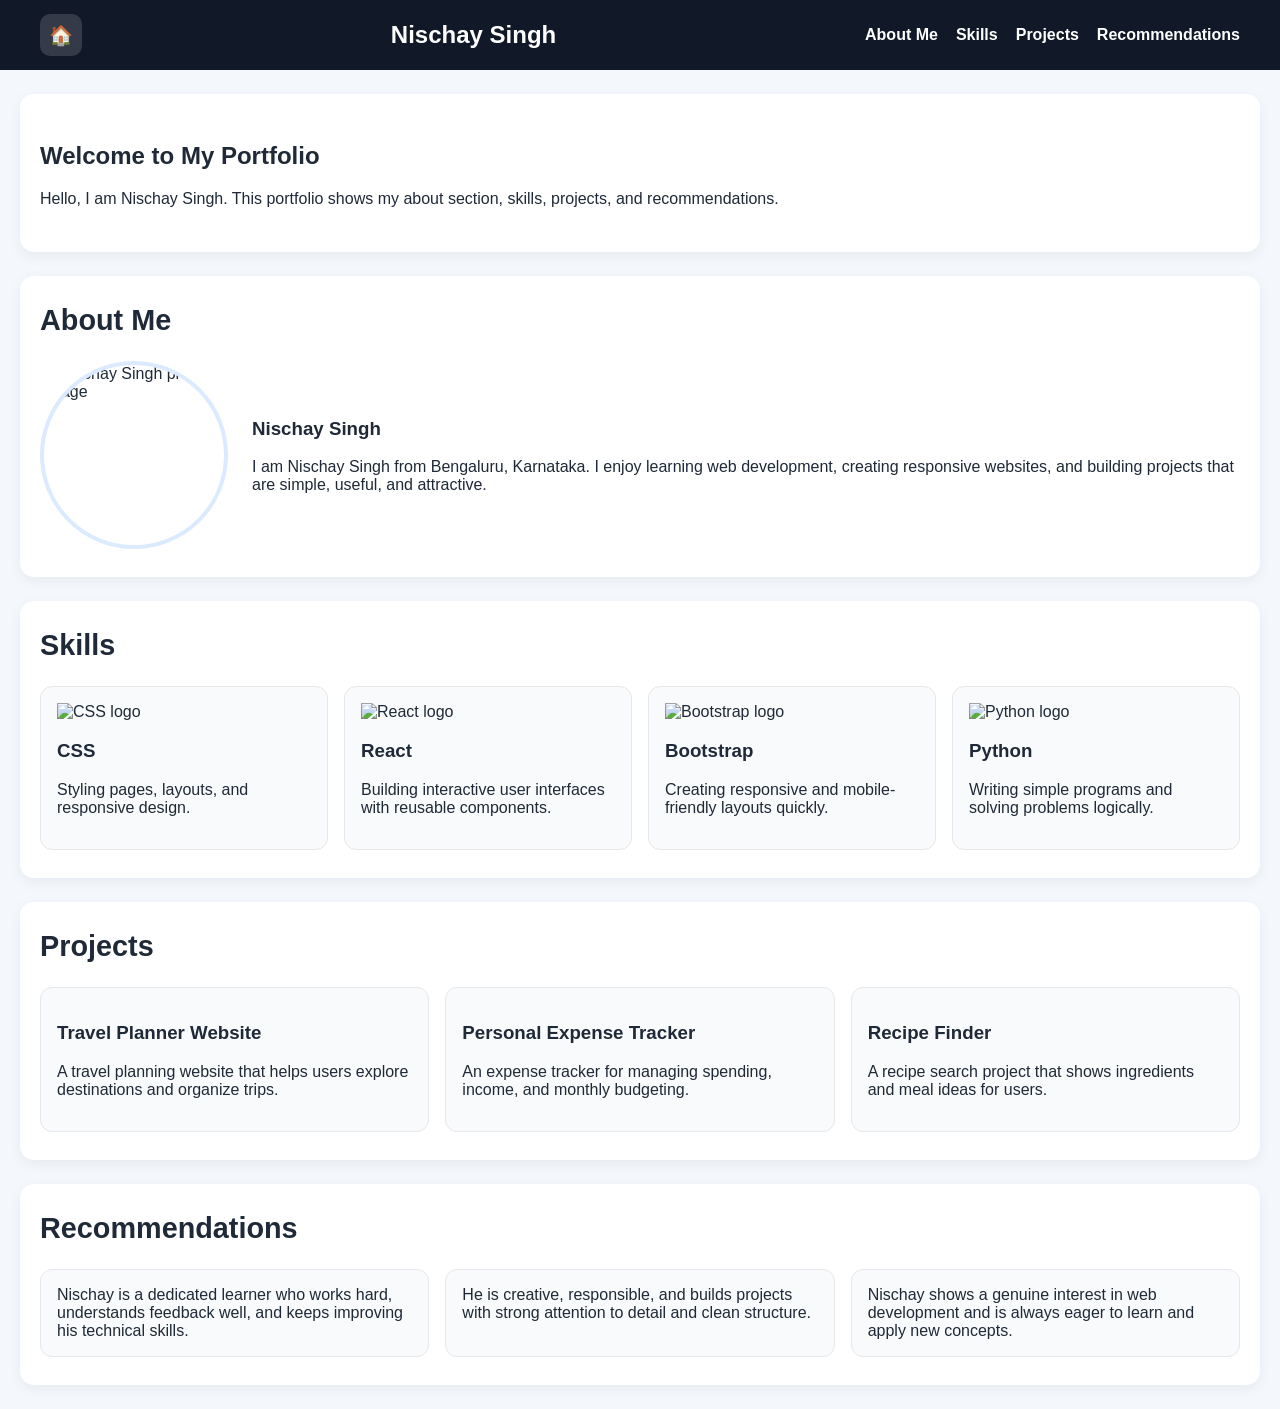
==== index.html @ 718edbe7 "Update index.html" ====
<!DOCTYPE html>
<html lang="en">
<head>
  <meta charset="UTF-8">
  <meta name="viewport" content="width=device-width, initial-scale=1.0">
  <title>Nischay Singh Portfolio</title>
  <style>
    html {
      scroll-behavior: smooth;
    }
    body {
      margin: 0;
      font-family: Arial, sans-serif;
      background: #f4f7fb;
      color: #1f2937;
    }
    .header {
      position: sticky;
      top: 0;
      background: #111827;
      color: white;
      z-index: 1000;
    }
    .nav_bar {
      display: flex;
      align-items: center;
      justify-content: space-between;
      gap: 16px;
      padding: 14px 20px;
      max-width: 1200px;
      margin: 0 auto;
      flex-wrap: wrap;
    }
    .iconbutton a {
      display: inline-flex;
      align-items: center;
      justify-content: center;
      width: 42px;
      height: 42px;
      border-radius: 10px;
      background: rgba(255,255,255,0.15);
      color: white;
      text-decoration: none;
      font-size: 1.2rem;
    }
    .profile_name {
      font-size: 1.5rem;
      font-weight: 700;
      white-space: nowrap;
    }
    .nav_links {
      display: flex;
      gap: 18px;
      flex-wrap: wrap;
    }
    .nav_links a {
      color: white;
      text-decoration: none;
      font-weight: 600;
    }
    section {
      max-width: 1200px;
      margin: 24px auto;
      padding: 28px 20px;
      background: white;
      border-radius: 14px;
      box-shadow: 0 4px 14px rgba(0,0,0,0.06);
    }
    .section_title {
      margin-top: 0;
      font-size: 1.8rem;
    }
    .about {
      display: flex;
      gap: 24px;
      align-items: center;
      flex-wrap: wrap;
    }
    .about img {
      width: 180px;
      height: 180px;
      object-fit: cover;
      border-radius: 50%;
      border: 4px solid #dbeafe;
    }
    .about_text {
      flex: 1;
      min-width: 260px;
    }
    .skills_container,
    .projects_container,
    .recommendations_container {
      display: grid;
      grid-template-columns: repeat(auto-fit, minmax(220px, 1fr));
      gap: 16px;
    }
    .skill_card,
    .project_card,
    .recommendation {
      border: 1px solid #e5e7eb;
      border-radius: 12px;
      background: #f9fafb;
      padding: 16px;
    }
    .skill_card img {
      width: 40px;
      height: 40px;
      vertical-align: middle;
      margin-right: 10px;
    }
  </style>
</head>
<body>

  <header class="header">
    <nav class="nav_bar">
      <div class="iconbutton">
        <a href="#home">🏠</a>
      </div>

      <div class="profile_name">
        Nischay Singh
      </div>

      <div class="nav_links">
        <a href="#about">About Me</a>
        <a href="#skills">Skills</a>
        <a href="#projects">Projects</a>
        <a href="#recommendations">Recommendations</a>
      </div>
    </nav>
  </header>

  <section id="home">
    <h1>Welcome to My Portfolio</h1>
    <p>Hello, I am Nischay Singh. This portfolio shows my about section, skills, projects, and recommendations.</p>
  </section>

  <section id="about">
    <h2 class="section_title">About Me</h2>
    <div class="about">
      <img src="https://via.placeholder.com/300x300.png?text=Nischay+Singh" alt="Nischay Singh profile image">
      <div class="about_text">
        <h3>Nischay Singh</h3>
        <p>
          I am Nischay Singh from Bengaluru, Karnataka. I enjoy learning web development,
          creating responsive websites, and building projects that are simple, useful, and attractive.
        </p>
      </div>
    </div>
  </section>

  <section id="skills">
    <h2 class="section_title">Skills</h2>
    <div class="skills_container">
      <div class="skill_card">
        <img src="https://cdn.jsdelivr.net/gh/devicons/devicon/icons/css3/css3-original.svg" alt="CSS logo">
        <h3>CSS</h3>
        <p>Styling pages, layouts, and responsive design.</p>
      </div>
      <div class="skill_card">
        <img src="https://cdn.jsdelivr.net/gh/devicons/devicon/icons/react/react-original.svg" alt="React logo">
        <h3>React</h3>
        <p>Building interactive user interfaces with reusable components.</p>
      </div>
      <div class="skill_card">
        <img src="https://cdn.jsdelivr.net/gh/devicons/devicon/icons/bootstrap/bootstrap-original.svg" alt="Bootstrap logo">
        <h3>Bootstrap</h3>
        <p>Creating responsive and mobile-friendly layouts quickly.</p>
      </div>
      <div class="skill_card">
        <img src="https://cdn.jsdelivr.net/gh/devicons/devicon/icons/python/python-original.svg" alt="Python logo">
        <h3>Python</h3>
        <p>Writing simple programs and solving problems logically.</p>
      </div>
    </div>
  </section>

  <section id="projects">
    <h2 class="section_title">Projects</h2>
    <div class="projects_container">
      <div class="project_card">
        <h3>Travel Planner Website</h3>
        <p>A travel planning website that helps users explore destinations and organize trips.</p>
      </div>
      <div class="project_card">
        <h3>Personal Expense Tracker</h3>
        <p>An expense tracker for managing spending, income, and monthly budgeting.</p>
      </div>
      <div class="project_card">
        <h3>Recipe Finder</h3>
        <p>A recipe search project that shows ingredients and meal ideas for users.</p>
      </div>
    </div>
  </section>

  <section id="recommendations">
    <h2 class="section_title">Recommendations</h2>
    <div class="recommendations_container">
      <div class="recommendation">
        Nischay is a dedicated learner who works hard, understands feedback well, and keeps improving his technical skills.
      </div>
      <div class="recommendation">
        He is creative, responsible, and builds projects with strong attention to detail and clean structure.
      </div>
      <div class="recommendation">
        Nischay shows a genuine interest in web development and is always eager to learn and apply new concepts.
      </div>
    </div>
  </section>

</body>
</html>
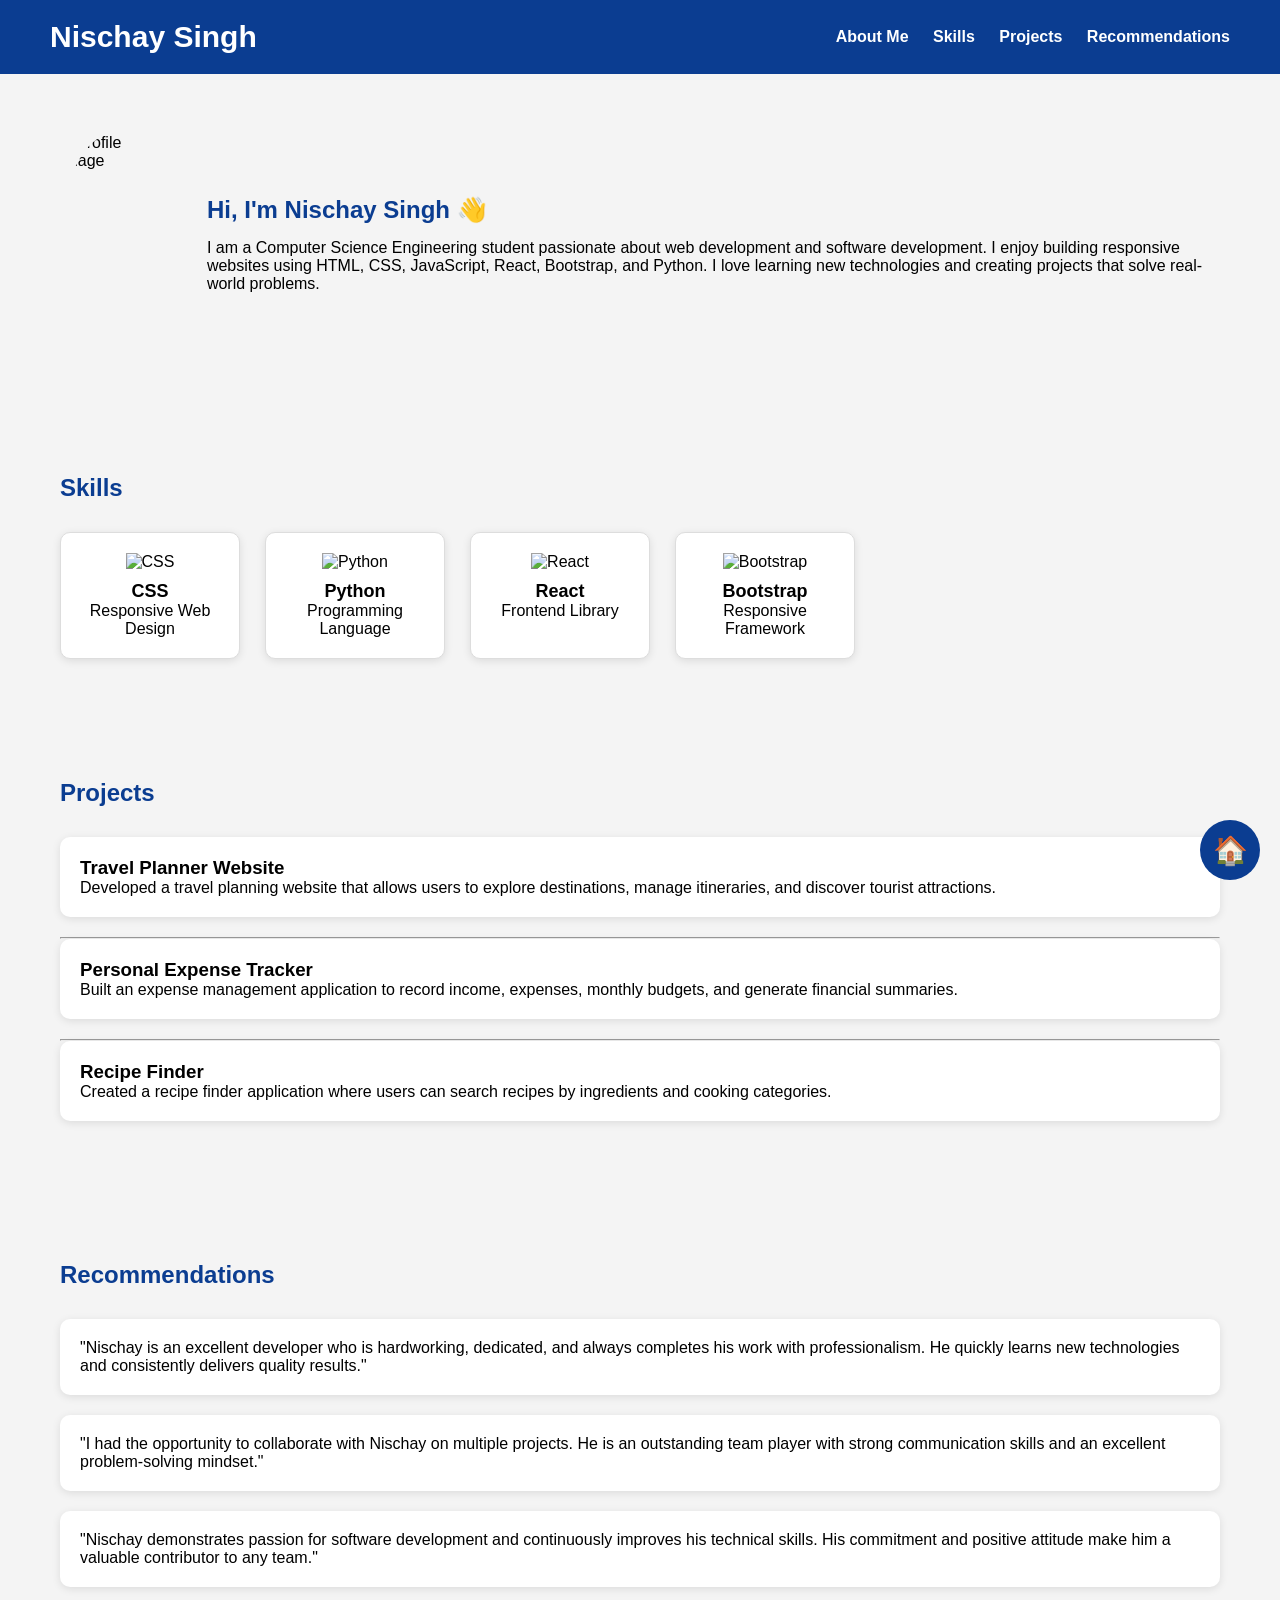
==== commit fd725c8b: "Update index.html" ====
--- a/index.html
+++ b/index.html
@@ -1,213 +1,268 @@
 <!DOCTYPE html>
 <html lang="en">
+
 <head>
-  <meta charset="UTF-8">
-  <meta name="viewport" content="width=device-width, initial-scale=1.0">
-  <title>Nischay Singh Portfolio</title>
-  <style>
-    html {
-      scroll-behavior: smooth;
-    }
-    body {
-      margin: 0;
-      font-family: Arial, sans-serif;
-      background: #f4f7fb;
-      color: #1f2937;
-    }
-    .header {
-      position: sticky;
-      top: 0;
-      background: #111827;
-      color: white;
-      z-index: 1000;
-    }
-    .nav_bar {
-      display: flex;
-      align-items: center;
-      justify-content: space-between;
-      gap: 16px;
-      padding: 14px 20px;
-      max-width: 1200px;
-      margin: 0 auto;
-      flex-wrap: wrap;
-    }
-    .iconbutton a {
-      display: inline-flex;
-      align-items: center;
-      justify-content: center;
-      width: 42px;
-      height: 42px;
-      border-radius: 10px;
-      background: rgba(255,255,255,0.15);
-      color: white;
-      text-decoration: none;
-      font-size: 1.2rem;
-    }
-    .profile_name {
-      font-size: 1.5rem;
-      font-weight: 700;
-      white-space: nowrap;
-    }
-    .nav_links {
-      display: flex;
-      gap: 18px;
-      flex-wrap: wrap;
-    }
-    .nav_links a {
-      color: white;
-      text-decoration: none;
-      font-weight: 600;
-    }
-    section {
-      max-width: 1200px;
-      margin: 24px auto;
-      padding: 28px 20px;
-      background: white;
-      border-radius: 14px;
-      box-shadow: 0 4px 14px rgba(0,0,0,0.06);
-    }
-    .section_title {
-      margin-top: 0;
-      font-size: 1.8rem;
-    }
-    .about {
-      display: flex;
-      gap: 24px;
-      align-items: center;
-      flex-wrap: wrap;
-    }
-    .about img {
-      width: 180px;
-      height: 180px;
-      object-fit: cover;
-      border-radius: 50%;
-      border: 4px solid #dbeafe;
-    }
-    .about_text {
-      flex: 1;
-      min-width: 260px;
-    }
-    .skills_container,
-    .projects_container,
-    .recommendations_container {
-      display: grid;
-      grid-template-columns: repeat(auto-fit, minmax(220px, 1fr));
-      gap: 16px;
-    }
-    .skill_card,
-    .project_card,
-    .recommendation {
-      border: 1px solid #e5e7eb;
-      border-radius: 12px;
-      background: #f9fafb;
-      padding: 16px;
-    }
-    .skill_card img {
-      width: 40px;
-      height: 40px;
-      vertical-align: middle;
-      margin-right: 10px;
-    }
-  </style>
+    <meta charset="UTF-8">
+    <meta name="viewport" content="width=device-width, initial-scale=1.0">
+    <title>Nischay Singh Portfolio</title>
+
+    <style>
+        *{
+            margin:0;
+            padding:0;
+            box-sizing:border-box;
+            font-family:Arial, Helvetica, sans-serif;
+        }
+
+        html{
+            scroll-behavior:smooth;
+        }
+
+        body{
+            background:#f4f4f4;
+        }
+
+        nav{
+            background:#0b3d91;
+            color:white;
+            display:flex;
+            justify-content:space-between;
+            align-items:center;
+            padding:20px 50px;
+            position:sticky;
+            top:0;
+        }
+
+        .profile_name{
+            font-size:30px;
+            font-weight:bold;
+        }
+
+        .topdiv a{
+            color:white;
+            text-decoration:none;
+            margin-left:20px;
+            font-weight:bold;
+        }
+
+        section{
+            padding:60px;
+        }
+
+        #about-me{
+            display:flex;
+            align-items:center;
+            gap:40px;
+        }
+
+        #about-me img{
+            width:220px;
+            height:220px;
+            border-radius:50%;
+        }
+
+        #about-me h1{
+            color:#0b3d91;
+            margin-bottom:15px;
+        }
+
+        #skills h2,
+        #projects h2,
+        #recommendations h2{
+            color:#0b3d91;
+            margin-bottom:30px;
+        }
+
+        .all_skills{
+            display:flex;
+            flex-wrap:wrap;
+            gap:25px;
+        }
+
+        .skill{
+            width:180px;
+            text-align:center;
+            border:1px solid #ddd;
+            border-radius:10px;
+            background:white;
+            padding:20px;
+            box-shadow:0 2px 8px rgba(0,0,0,0.1);
+        }
+
+        .skill img{
+            width:60px;
+            height:60px;
+        }
+
+        .skill h6{
+            margin-top:10px;
+            font-size:18px;
+        }
+
+        .project-card{
+            background:white;
+            border-radius:10px;
+            padding:20px;
+            margin-bottom:20px;
+            box-shadow:0 2px 8px rgba(0,0,0,0.1);
+        }
+
+        .recommendation{
+            background:white;
+            padding:20px;
+            border-radius:10px;
+            margin-bottom:20px;
+            box-shadow:0 2px 8px rgba(0,0,0,0.1);
+        }
+
+        .iconbutton{
+            position:fixed;
+            right:20px;
+            bottom:20px;
+        }
+
+        .iconbutton a{
+            background:#0b3d91;
+            color:white;
+            text-decoration:none;
+            width:60px;
+            height:60px;
+            display:flex;
+            justify-content:center;
+            align-items:center;
+            border-radius:50%;
+            font-size:28px;
+        }
+    </style>
+
 </head>
+
 <body>
 
-  <header class="header">
-    <nav class="nav_bar">
-      <div class="iconbutton">
-        <a href="#home">🏠</a>
-      </div>
-
-      <div class="profile_name">
-        Nischay Singh
-      </div>
-
-      <div class="nav_links">
-        <a href="#about">About Me</a>
-        <a href="#skills">Skills</a>
-        <a href="#projects">Projects</a>
-        <a href="#recommendations">Recommendations</a>
-      </div>
-    </nav>
-  </header>
-
-  <section id="home">
-    <h1>Welcome to My Portfolio</h1>
-    <p>Hello, I am Nischay Singh. This portfolio shows my about section, skills, projects, and recommendations.</p>
-  </section>
-
-  <section id="about">
-    <h2 class="section_title">About Me</h2>
-    <div class="about">
-      <img src="https://via.placeholder.com/300x300.png?text=Nischay+Singh" alt="Nischay Singh profile image">
-      <div class="about_text">
-        <h3>Nischay Singh</h3>
-        <p>
-          I am Nischay Singh from Bengaluru, Karnataka. I enjoy learning web development,
-          creating responsive websites, and building projects that are simple, useful, and attractive.
-        </p>
-      </div>
-    </div>
-  </section>
-
-  <section id="skills">
-    <h2 class="section_title">Skills</h2>
-    <div class="skills_container">
-      <div class="skill_card">
-        <img src="https://cdn.jsdelivr.net/gh/devicons/devicon/icons/css3/css3-original.svg" alt="CSS logo">
-        <h3>CSS</h3>
-        <p>Styling pages, layouts, and responsive design.</p>
-      </div>
-      <div class="skill_card">
-        <img src="https://cdn.jsdelivr.net/gh/devicons/devicon/icons/react/react-original.svg" alt="React logo">
-        <h3>React</h3>
-        <p>Building interactive user interfaces with reusable components.</p>
-      </div>
-      <div class="skill_card">
-        <img src="https://cdn.jsdelivr.net/gh/devicons/devicon/icons/bootstrap/bootstrap-original.svg" alt="Bootstrap logo">
-        <h3>Bootstrap</h3>
-        <p>Creating responsive and mobile-friendly layouts quickly.</p>
-      </div>
-      <div class="skill_card">
-        <img src="https://cdn.jsdelivr.net/gh/devicons/devicon/icons/python/python-original.svg" alt="Python logo">
-        <h3>Python</h3>
-        <p>Writing simple programs and solving problems logically.</p>
-      </div>
-    </div>
-  </section>
-
-  <section id="projects">
-    <h2 class="section_title">Projects</h2>
-    <div class="projects_container">
-      <div class="project_card">
-        <h3>Travel Planner Website</h3>
-        <p>A travel planning website that helps users explore destinations and organize trips.</p>
-      </div>
-      <div class="project_card">
-        <h3>Personal Expense Tracker</h3>
-        <p>An expense tracker for managing spending, income, and monthly budgeting.</p>
-      </div>
-      <div class="project_card">
-        <h3>Recipe Finder</h3>
-        <p>A recipe search project that shows ingredients and meal ideas for users.</p>
-      </div>
-    </div>
-  </section>
-
-  <section id="recommendations">
-    <h2 class="section_title">Recommendations</h2>
-    <div class="recommendations_container">
-      <div class="recommendation">
-        Nischay is a dedicated learner who works hard, understands feedback well, and keeps improving his technical skills.
-      </div>
-      <div class="recommendation">
-        He is creative, responsible, and builds projects with strong attention to detail and clean structure.
-      </div>
-      <div class="recommendation">
-        Nischay shows a genuine interest in web development and is always eager to learn and apply new concepts.
-      </div>
-    </div>
-  </section>
+<div id="home">
+
+<nav>
+
+<div class="profile_name">
+    Nischay Singh
+</div>
+
+<div class="topdiv">
+    <a href="#about-me">About Me</a>
+    <a href="#skills">Skills</a>
+    <a href="#projects">Projects</a>
+    <a href="#recommendations">Recommendations</a>
+</div>
+
+</nav>
+
+</div>
+
+<section id="about-me">
+
+<img src="https://images.unsplash.com/photo-1500648767791-00dcc994a43e?w=300" alt="Profile Image">
+
+<div>
+
+<h1>
+Hi, I'm Nischay Singh 👋
+</h1>
+
+<p>
+I am a Computer Science Engineering student passionate about web development and software development. I enjoy building responsive websites using HTML, CSS, JavaScript, React, Bootstrap, and Python. I love learning new technologies and creating projects that solve real-world problems.
+</p>
+
+</div>
+
+</section>
+
+<section id="skills">
+
+<h2>Skills</h2>
+
+<div class="all_skills">
+
+<div class="skill">
+<img src="https://cdn.jsdelivr.net/gh/devicons/devicon/icons/css3/css3-original.svg" alt="CSS">
+<h6>CSS</h6>
+<p>Responsive Web Design</p>
+</div>
+
+<div class="skill">
+<img src="https://cdn.jsdelivr.net/gh/devicons/devicon/icons/python/python-original.svg" alt="Python">
+<h6>Python</h6>
+<p>Programming Language</p>
+</div>
+
+<div class="skill">
+<img src="https://cdn.jsdelivr.net/gh/devicons/devicon/icons/react/react-original.svg" alt="React">
+<h6>React</h6>
+<p>Frontend Library</p>
+</div>
+
+<div class="skill">
+<img src="https://cdn.jsdelivr.net/gh/devicons/devicon/icons/bootstrap/bootstrap-original.svg" alt="Bootstrap">
+<h6>Bootstrap</h6>
+<p>Responsive Framework</p>
+</div>
+
+</div>
+
+</section>
+
+<section id="projects">
+
+<h2>Projects</h2>
+
+<div class="project-card">
+<h3>Travel Planner Website</h3>
+<p>
+Developed a travel planning website that allows users to explore destinations, manage itineraries, and discover tourist attractions.
+</p>
+</div>
+
+<hr>
+
+<div class="project-card">
+<h3>Personal Expense Tracker</h3>
+<p>
+Built an expense management application to record income, expenses, monthly budgets, and generate financial summaries.
+</p>
+</div>
+
+<hr>
+
+<div class="project-card">
+<h3>Recipe Finder</h3>
+<p>
+Created a recipe finder application where users can search recipes by ingredients and cooking categories.
+</p>
+</div>
+
+</section>
+
+<section id="recommendations">
+
+<h2>Recommendations</h2>
+
+<div class="recommendation">
+"Nischay is an excellent developer who is hardworking, dedicated, and always completes his work with professionalism. He quickly learns new technologies and consistently delivers quality results."
+</div>
+
+<div class="recommendation">
+"I had the opportunity to collaborate with Nischay on multiple projects. He is an outstanding team player with strong communication skills and an excellent problem-solving mindset."
+</div>
+
+<div class="recommendation">
+"Nischay demonstrates passion for software development and continuously improves his technical skills. His commitment and positive attitude make him a valuable contributor to any team."
+</div>
+
+</section>
+
+<div class="iconbutton">
+    <a href="#home">🏠</a>
+</div>
 
 </body>
+
 </html>
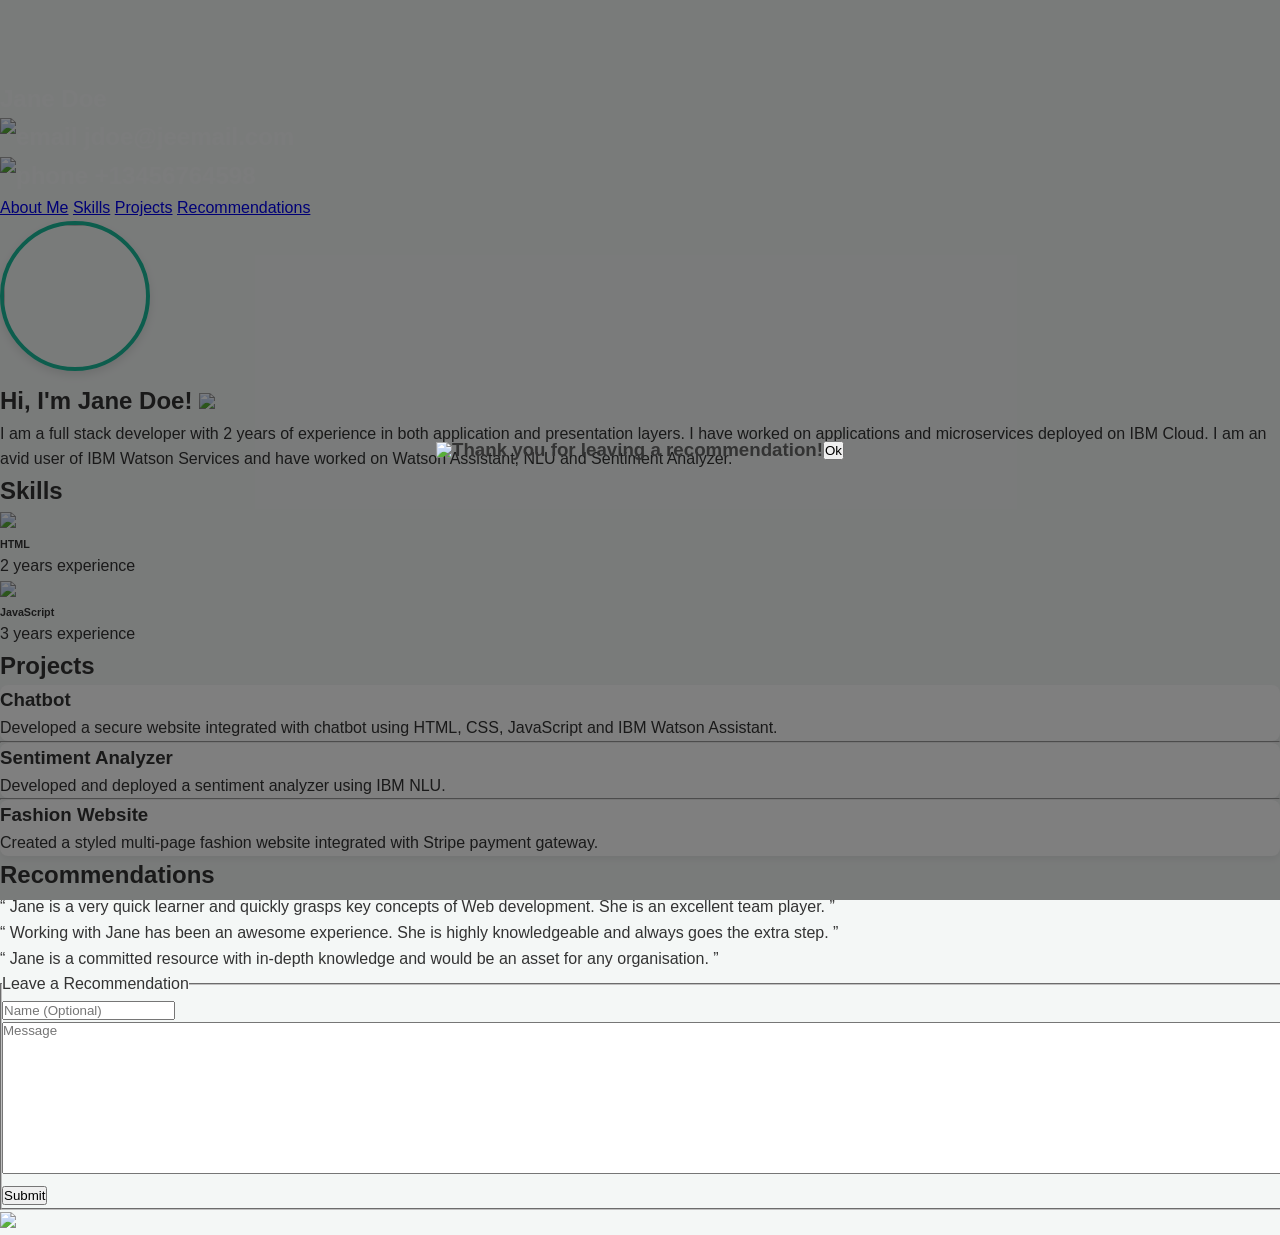
==== commit 5f65b163: "Improve accessibility and structure in index.html Updated alt attributes for images and added missin" ====
--- a/index.html
+++ b/index.html
@@ -1,268 +1,212 @@
 <!DOCTYPE html>
-<html lang="en">
-
-<head>
-    <meta charset="UTF-8">
-    <meta name="viewport" content="width=device-width, initial-scale=1.0">
-    <title>Nischay Singh Portfolio</title>
-
-    <style>
-        *{
-            margin:0;
-            padding:0;
-            box-sizing:border-box;
-            font-family:Arial, Helvetica, sans-serif;
-        }
-
-        html{
-            scroll-behavior:smooth;
-        }
-
-        body{
-            background:#f4f4f4;
-        }
-
-        nav{
-            background:#0b3d91;
-            color:white;
-            display:flex;
-            justify-content:space-between;
-            align-items:center;
-            padding:20px 50px;
-            position:sticky;
-            top:0;
-        }
-
-        .profile_name{
-            font-size:30px;
-            font-weight:bold;
-        }
-
-        .topdiv a{
-            color:white;
-            text-decoration:none;
-            margin-left:20px;
-            font-weight:bold;
-        }
-
-        section{
-            padding:60px;
-        }
-
-        #about-me{
-            display:flex;
-            align-items:center;
-            gap:40px;
-        }
-
-        #about-me img{
-            width:220px;
-            height:220px;
-            border-radius:50%;
-        }
-
-        #about-me h1{
-            color:#0b3d91;
-            margin-bottom:15px;
-        }
-
-        #skills h2,
-        #projects h2,
-        #recommendations h2{
-            color:#0b3d91;
-            margin-bottom:30px;
-        }
-
-        .all_skills{
-            display:flex;
-            flex-wrap:wrap;
-            gap:25px;
-        }
-
-        .skill{
-            width:180px;
-            text-align:center;
-            border:1px solid #ddd;
-            border-radius:10px;
-            background:white;
-            padding:20px;
-            box-shadow:0 2px 8px rgba(0,0,0,0.1);
-        }
-
-        .skill img{
-            width:60px;
-            height:60px;
-        }
-
-        .skill h6{
-            margin-top:10px;
-            font-size:18px;
-        }
-
-        .project-card{
-            background:white;
-            border-radius:10px;
-            padding:20px;
-            margin-bottom:20px;
-            box-shadow:0 2px 8px rgba(0,0,0,0.1);
-        }
-
-        .recommendation{
-            background:white;
-            padding:20px;
-            border-radius:10px;
-            margin-bottom:20px;
-            box-shadow:0 2px 8px rgba(0,0,0,0.1);
-        }
-
-        .iconbutton{
-            position:fixed;
-            right:20px;
-            bottom:20px;
-        }
-
-        .iconbutton a{
-            background:#0b3d91;
-            color:white;
-            text-decoration:none;
-            width:60px;
-            height:60px;
-            display:flex;
-            justify-content:center;
-            align-items:center;
-            border-radius:50%;
-            font-size:28px;
-        }
-    </style>
-
-</head>
-
-<body>
-
-<div id="home">
-
-<nav>
-
-<div class="profile_name">
-    Nischay Singh
-</div>
-
-<div class="topdiv">
-    <a href="#about-me">About Me</a>
-    <a href="#skills">Skills</a>
-    <a href="#projects">Projects</a>
-    <a href="#recommendations">Recommendations</a>
-</div>
-
-</nav>
-
-</div>
-
-<section id="about-me">
-
-<img src="https://images.unsplash.com/photo-1500648767791-00dcc994a43e?w=300" alt="Profile Image">
-
-<div>
-
-<h1>
-Hi, I'm Nischay Singh 👋
-</h1>
-
-<p>
-I am a Computer Science Engineering student passionate about web development and software development. I enjoy building responsive websites using HTML, CSS, JavaScript, React, Bootstrap, and Python. I love learning new technologies and creating projects that solve real-world problems.
-</p>
-
-</div>
-
-</section>
-
-<section id="skills">
-
-<h2>Skills</h2>
-
-<div class="all_skills">
-
-<div class="skill">
-<img src="https://cdn.jsdelivr.net/gh/devicons/devicon/icons/css3/css3-original.svg" alt="CSS">
-<h6>CSS</h6>
-<p>Responsive Web Design</p>
-</div>
-
-<div class="skill">
-<img src="https://cdn.jsdelivr.net/gh/devicons/devicon/icons/python/python-original.svg" alt="Python">
-<h6>Python</h6>
-<p>Programming Language</p>
-</div>
-
-<div class="skill">
-<img src="https://cdn.jsdelivr.net/gh/devicons/devicon/icons/react/react-original.svg" alt="React">
-<h6>React</h6>
-<p>Frontend Library</p>
-</div>
-
-<div class="skill">
-<img src="https://cdn.jsdelivr.net/gh/devicons/devicon/icons/bootstrap/bootstrap-original.svg" alt="Bootstrap">
-<h6>Bootstrap</h6>
-<p>Responsive Framework</p>
-</div>
-
-</div>
-
-</section>
-
-<section id="projects">
-
-<h2>Projects</h2>
-
-<div class="project-card">
-<h3>Travel Planner Website</h3>
-<p>
-Developed a travel planning website that allows users to explore destinations, manage itineraries, and discover tourist attractions.
-</p>
-</div>
-
-<hr>
-
-<div class="project-card">
-<h3>Personal Expense Tracker</h3>
-<p>
-Built an expense management application to record income, expenses, monthly budgets, and generate financial summaries.
-</p>
-</div>
-
-<hr>
-
-<div class="project-card">
-<h3>Recipe Finder</h3>
-<p>
-Created a recipe finder application where users can search recipes by ingredients and cooking categories.
-</p>
-</div>
-
-</section>
-
-<section id="recommendations">
-
-<h2>Recommendations</h2>
-
-<div class="recommendation">
-"Nischay is an excellent developer who is hardworking, dedicated, and always completes his work with professionalism. He quickly learns new technologies and consistently delivers quality results."
-</div>
-
-<div class="recommendation">
-"I had the opportunity to collaborate with Nischay on multiple projects. He is an outstanding team player with strong communication skills and an excellent problem-solving mindset."
-</div>
-
-<div class="recommendation">
-"Nischay demonstrates passion for software development and continuously improves his technical skills. His commitment and positive attitude make him a valuable contributor to any team."
-</div>
-
-</section>
-
-<div class="iconbutton">
-    <a href="#home">🏠</a>
-</div>
-
-</body>
-
+<html>
+  <head>
+    <title>Jane Doe - Portfolio</title>
+    <link rel="stylesheet" href="./style.css"/>
+    <script src="./script.js"></script>
+  </head>
+
+  <body>
+
+    <!-- Navigation Bar -->
+    <nav>
+      <div id="home">
+        <div class="profile_name">
+          Jane Doe
+          <div class="contact_info">
+            <img src="html_finalprojimages/envelope.png" alt="email"/>
+            jdoe@jeemail.com
+          </div>
+
+          <div style="clear:both;"></div>
+
+          <div class="contact_info">
+            <img src="html_finalprojimages/phone.png" alt="phone"/>
+            +13456764598
+          </div>
+        </div>
+
+        <div class="topdiv">
+          <a class="topmenu" href="#about-me">About Me</a>
+          <a class="topmenu" href="#skills">Skills</a>
+          <a class="topmenu" href="#projects">Projects</a>
+          <a class="topmenu" href="#recommendations">Recommendations</a>
+        </div>
+      </div>
+    </nav>
+
+    <!-- About Me -->
+    <section id="about-me" class="container">
+      <div>
+        <img src="https://miro.medium.com/max/1400/1*qdAW1TjCN57h1lbuuzvchg.gif"
+             class="profile_image"/>
+      </div>
+
+      <div>
+        <h1>
+          Hi, I'm Jane Doe!
+          <img src="html_finalprojimages/waving-hand.png" width="60px"/>
+        </h1>
+
+        <p>
+          I am a full stack developer with 2 years of experience in both
+          application and presentation layers. I have worked on applications
+          and microservices deployed on IBM Cloud. I am an avid user of IBM
+          Watson Services and have worked on Watson Assistant, NLU and
+          Sentiment Analyzer.
+        </p>
+      </div>
+    </section>
+
+    <!-- Skills -->
+    <section id="skills">
+      <h2>Skills</h2>
+
+      <div style="clear:both;"></div>
+
+      <div class="all_skills">
+
+        <div class="skill">
+          <img src="html_finalprojimages/html5.png"/>
+          <h6>HTML</h6>
+          <p>2 years experience</p>
+        </div>
+
+        <div class="skill">
+          <img src="html_finalprojimages/js.jpeg"/>
+          <h6>JavaScript</h6>
+          <p>3 years experience</p>
+        </div>
+
+      </div>
+    </section>
+
+    <!-- Projects -->
+    <section class="projects" id="projects">
+      <h2>Projects</h2>
+
+      <div style="clear:both;"></div>
+
+      <div id="projects-container" class="projects-container">
+
+        <div class="project-card">
+          <h3>Chatbot</h3>
+          <ul>
+            <li>
+              Developed a secure website integrated with chatbot using HTML,
+              CSS, JavaScript and IBM Watson Assistant.
+            </li>
+          </ul>
+        </div>
+
+        <hr>
+
+        <div class="project-card">
+          <h3>Sentiment Analyzer</h3>
+          <ul>
+            <li>
+              Developed and deployed a sentiment analyzer using IBM NLU.
+            </li>
+          </ul>
+        </div>
+
+        <hr>
+
+        <div class="project-card">
+          <h3>Fashion Website</h3>
+          <ul>
+            <li>
+              Created a styled multi-page fashion website integrated with
+              Stripe payment gateway.
+            </li>
+          </ul>
+        </div>
+
+      </div>
+    </section>
+
+    <div style="clear:both;"></div>
+
+    <!-- Recommendations -->
+    <section id="recommendations">
+      <h2>Recommendations</h2>
+
+      <div style="clear:both;"></div>
+
+      <div class="all_recommendations" id="all_recommendations">
+
+        <div class="recommendation">
+          <span>&#8220;</span>
+          Jane is a very quick learner and quickly grasps key concepts of Web
+          development. She is an excellent team player.
+          <span>&#8221;</span>
+        </div>
+
+        <div class="recommendation">
+          <span>&#8220;</span>
+          Working with Jane has been an awesome experience. She is highly
+          knowledgeable and always goes the extra step.
+          <span>&#8221;</span>
+        </div>
+
+        <div class="recommendation">
+          <span>&#8220;</span>
+          Jane is a committed resource with in-depth knowledge and would be an
+          asset for any organisation.
+          <span>&#8221;</span>
+        </div>
+
+      </div>
+    </section>
+
+    <!-- Recommendation Form -->
+    <section id="contact">
+      <div class="flex_center">
+
+        <fieldset>
+          <legend class="introduction">
+            Leave a Recommendation
+          </legend>
+
+          <input
+            type="text"
+            placeholder="Name (Optional)"
+          />
+
+          <br/>
+
+          <textarea
+            id="new_recommendation"
+            cols="500"
+            rows="10"
+            placeholder="Message"></textarea>
+
+          <div class="flex_center">
+            <button
+              id="recommend_btn"
+              onclick="addRecommendation()">
+              Submit
+            </button>
+          </div>
+
+        </fieldset>
+
+      </div>
+    </section>
+
+    <!-- Home Icon -->
+    <div class="iconbutton">
+      <a href="#home">
+        <img src="html_finalprojimages/home.png"/>
+      </a>
+    </div>
+
+    <!-- Popup -->
+    <div class="popup" id="popup">
+      <img src="html_finalprojimages/checkmark--outline.svg"/>
+      <h3>Thank you for leaving a recommendation!</h3>
+      <button onclick="showPopup(false)">Ok</button>
+    </div>
+
+  </body>
 </html>
--- a/style.css
+++ b/style.css
@@ -0,0 +1,364 @@
+/* General Reset & Typography */
+* {
+    box-sizing: border-box;
+    margin: 0;
+    padding: 0;
+    font-family: Arial, sans-serif;
+}
+
+body {
+    background-color: #f4f7f6;
+    color: #333;
+    line-height: 1.6;
+    padding-top: 80px; /* Offset fixed header */
+}
+
+/* Header & Name Styling */
+header.navigation_bar {
+    background-color: #2c3e50;
+    color: white;
+    position: fixed;
+    width: 100%;
+    top: 0;
+    left: 0;
+    z-index: 1000;
+    box-shadow: 0 2px 5px rgba(0,0,0,0.1);
+    transition: background-color 0.3s ease;
+}
+
+header.navigation_bar:hover {
+    background-color: #1a252f;
+}
+
+.nav-container {
+    display: flex;
+    justify-content: space-between;
+    align-items: center;
+    max-width: 1200px;
+    margin: 0 auto;
+    padding: 15px 20px;
+}
+
+/* Name (Logo) Styling with Profile Name Class - light color and appropriate font size */
+.profile_name {
+    font-size: 1.5rem; /* Explicit font size */
+    font-weight: bold;
+    color: #f8f9fa; /* Light color */
+    cursor: pointer;
+    transition: color 0.3s ease, transform 0.3s ease;
+}
+
+.profile_name:hover {
+    color: #1abc9c;
+    transform: scale(1.05);
+}
+
+/* Navigation Links & Hover Effects with .topmenu class */
+nav ul {
+    display: flex;
+    list-style: none;
+    align-items: center;
+}
+
+nav ul li {
+    margin-left: 20px;
+}
+
+nav ul li a {
+    color: white;
+    text-decoration: none;
+    font-weight: 500;
+    transition: color 0.3s ease;
+}
+
+/* Specific .topmenu:hover styles - font-weight bold and text-decoration underline */
+.topmenu {
+    transition: all 0.3s ease;
+}
+
+.topmenu:hover {
+    color: #1abc9c !important;
+    font-weight: bold !important;
+    text-decoration: underline !important;
+}
+
+/* Home Icon Hover Effect inside Class 'iconbutton' */
+.iconbutton {
+    display: flex;
+    align-items: center;
+}
+
+.iconbutton svg {
+    width: 24px;
+    height: 24px;
+    fill: white;
+    transition: fill 0.3s ease, transform 0.3s ease;
+}
+
+.iconbutton svg:hover {
+    fill: #1abc9c;
+    transform: rotate(-10deg) scale(1.1);
+}
+
+/* Section Layout & Titles */
+.section {
+    padding: 80px 20px 60px;
+    max-width: 1000px;
+    margin: 0 auto;
+}
+
+.section-title {
+    font-size: 2rem;
+    margin-bottom: 20px;
+    color: #2c3e50;
+    border-bottom: 3px solid #1abc9c;
+    display: inline-block;
+    padding-bottom: 5px;
+    transition: border-color 0.3s ease;
+}
+
+.section-title:hover {
+    border-color: #e74c3c;
+}
+
+/* About Me Content, Profile Image and Summaries */
+.about-container {
+    display: flex;
+    align-items: center;
+    gap: 30px;
+    background-color: white;
+    padding: 30px;
+    border-radius: 8px;
+    box-shadow: 0 4px 6px rgba(0,0,0,0.05);
+}
+
+.profile_image {
+    width: 150px;
+    height: 150px;
+    border-radius: 50%;
+    object-fit: cover;
+    border: 4px solid #1abc9c;
+    box-shadow: 0 4px 10px rgba(0,0,0,0.1);
+}
+
+.about-text h3 {
+    font-size: 1.8rem;
+    color: #2c3e50;
+    margin-bottom: 10px;
+}
+
+.summary {
+    font-size: 1.1rem;
+    color: #555;
+    line-height: 1.6;
+}
+
+/* Skills Cards with Logos */
+.skills-grid {
+    display: grid;
+    grid-template-columns: repeat(auto-fit, minmax(150px, 1fr));
+    gap: 20px;
+    margin-top: 20px;
+}
+
+.skill-card {
+    background-color: white;
+    padding: 20px;
+    border-radius: 8px;
+    text-align: center;
+    box-shadow: 0 4px 6px rgba(0,0,0,0.05);
+    border-top: 4px solid #1abc9c;
+    display: flex;
+    flex-direction: column;
+    align-items: center;
+    gap: 10px;
+    transition: transform 0.3s ease, box-shadow 0.3s ease, background-color 0.3s ease, color 0.3s ease;
+}
+
+.skill_logo {
+    width: 50px;
+    height: 50px;
+    object-fit: contain;
+}
+
+.skill_name {
+    font-weight: bold;
+    color: #34495e;
+    transition: color 0.3s ease;
+}
+
+.skill-card:hover {
+    transform: translateY(-8px);
+    box-shadow: 0 10px 15px rgba(0,0,0,0.1);
+    background-color: #1abc9c;
+}
+
+.skill-card:hover .skill_name {
+    color: white;
+}
+
+/* Projects Cards & Hover Effects */
+.projects-grid {
+    display: grid;
+    grid-template-columns: repeat(auto-fit, minmax(300px, 1fr));
+    gap: 30px;
+    margin-top: 20px;
+}
+
+.project-card {
+    background-color: white;
+    border-radius: 8px;
+    overflow: hidden;
+    box-shadow: 0 4px 6px rgba(0,0,0,0.05);
+    border-left: 0px solid #1abc9c;
+    transition: transform 0.3s ease, box-shadow 0.3s ease, border-left 0.3s ease;
+}
+
+.project-card:hover {
+    transform: translateY(-5px);
+    box-shadow: 0 8px 12px rgba(0,0,0,0.1);
+    border-left: 6px solid #1abc9c;
+}
+
+.project-info {
+    padding: 20px;
+}
+
+.project-info h3 {
+    margin-bottom: 10px;
+    color: #2c3e50;
+    transition: color 0.3s ease;
+}
+
+.project-card:hover .project-info h3 {
+    color: #1abc9c;
+}
+
+.project-info p {
+    color: #7f8c8d;
+    font-size: 0.95rem;
+}
+
+/* Recommendations Form & Cards Hover Effects */
+.rec-form {
+    background-color: white;
+    padding: 30px;
+    border-radius: 8px;
+    box-shadow: 0 4px 6px rgba(0,0,0,0.05);
+    margin-bottom: 30px;
+    transition: box-shadow 0.3s ease;
+}
+
+.rec-form:hover {
+    box-shadow: 0 8px 12px rgba(0,0,0,0.1);
+}
+
+.form-group {
+    margin-bottom: 15px;
+}
+
+.form-group label {
+    display: block;
+    margin-bottom: 5px;
+    font-weight: bold;
+    color: #2c3e50;
+}
+
+.form-group input, .form-group textarea {
+    width: 100%;
+    padding: 10px;
+    border: 1px solid #ccc;
+    border-radius: 4px;
+    transition: border-color 0.3s ease;
+}
+
+.form-group input:focus, .form-group textarea:focus {
+    outline: none;
+    border-color: #1abc9c;
+}
+
+/* Submit Button Hover Effect */
+.btn {
+    background-color: #1abc9c;
+    color: white;
+    padding: 10px 20px;
+    border: none;
+    border-radius: 4px;
+    cursor: pointer;
+    font-weight: bold;
+    transition: background-color 0.3s ease, transform 0.2s ease;
+}
+
+.btn:hover {
+    background-color: #16a085;
+    transform: translateY(-2px);
+}
+
+.btn:active {
+    transform: translateY(0);
+}
+
+/* Pop-up Box styling */
+#popup {
+    position: fixed;
+    top: 0;
+    left: 0;
+    width: 100%;
+    height: 100%;
+    background-color: rgba(0, 0, 0, 0.5);
+    display: flex;
+    justify-content: center;
+    align-items: center;
+    z-index: 2000;
+    transition: opacity 0.3s ease;
+}
+
+.popup-content {
+    background-color: white;
+    padding: 30px;
+    border-radius: 8px;
+    text-align: center;
+    box-shadow: 0 10px 25px rgba(0,0,0,0.2);
+    max-width: 400px;
+    width: 90%;
+}
+
+.popup-content p {
+    font-size: 1.2rem;
+    margin-bottom: 20px;
+    color: #2c3e50;
+    font-weight: bold;
+}
+
+/* Recommendations Cards Hover Effects inside class 'recommendation' */
+.recommendation-list {
+    margin-top: 20px;
+}
+
+.recommendation.rec-card {
+    background-color: #ecf0f1;
+    padding: 20px;
+    border-radius: 8px;
+    margin-bottom: 15px;
+    border-left: 5px solid #1abc9c;
+    box-shadow: 0 2px 4px rgba(0,0,0,0.02);
+    transition: transform 0.3s ease, box-shadow 0.3s ease, border-left-color 0.3s ease;
+}
+
+.recommendation.rec-card:hover {
+    transform: scale(1.02);
+    box-shadow: 0 6px 10px rgba(0,0,0,0.05);
+    border-left-color: #e74c3c;
+}
+
+.rec-text {
+    font-style: italic;
+    margin-bottom: 10px;
+    color: #555;
+}
+
+.rec-author {
+    font-weight: bold;
+    color: #2c3e50;
+    text-align: right;
+}
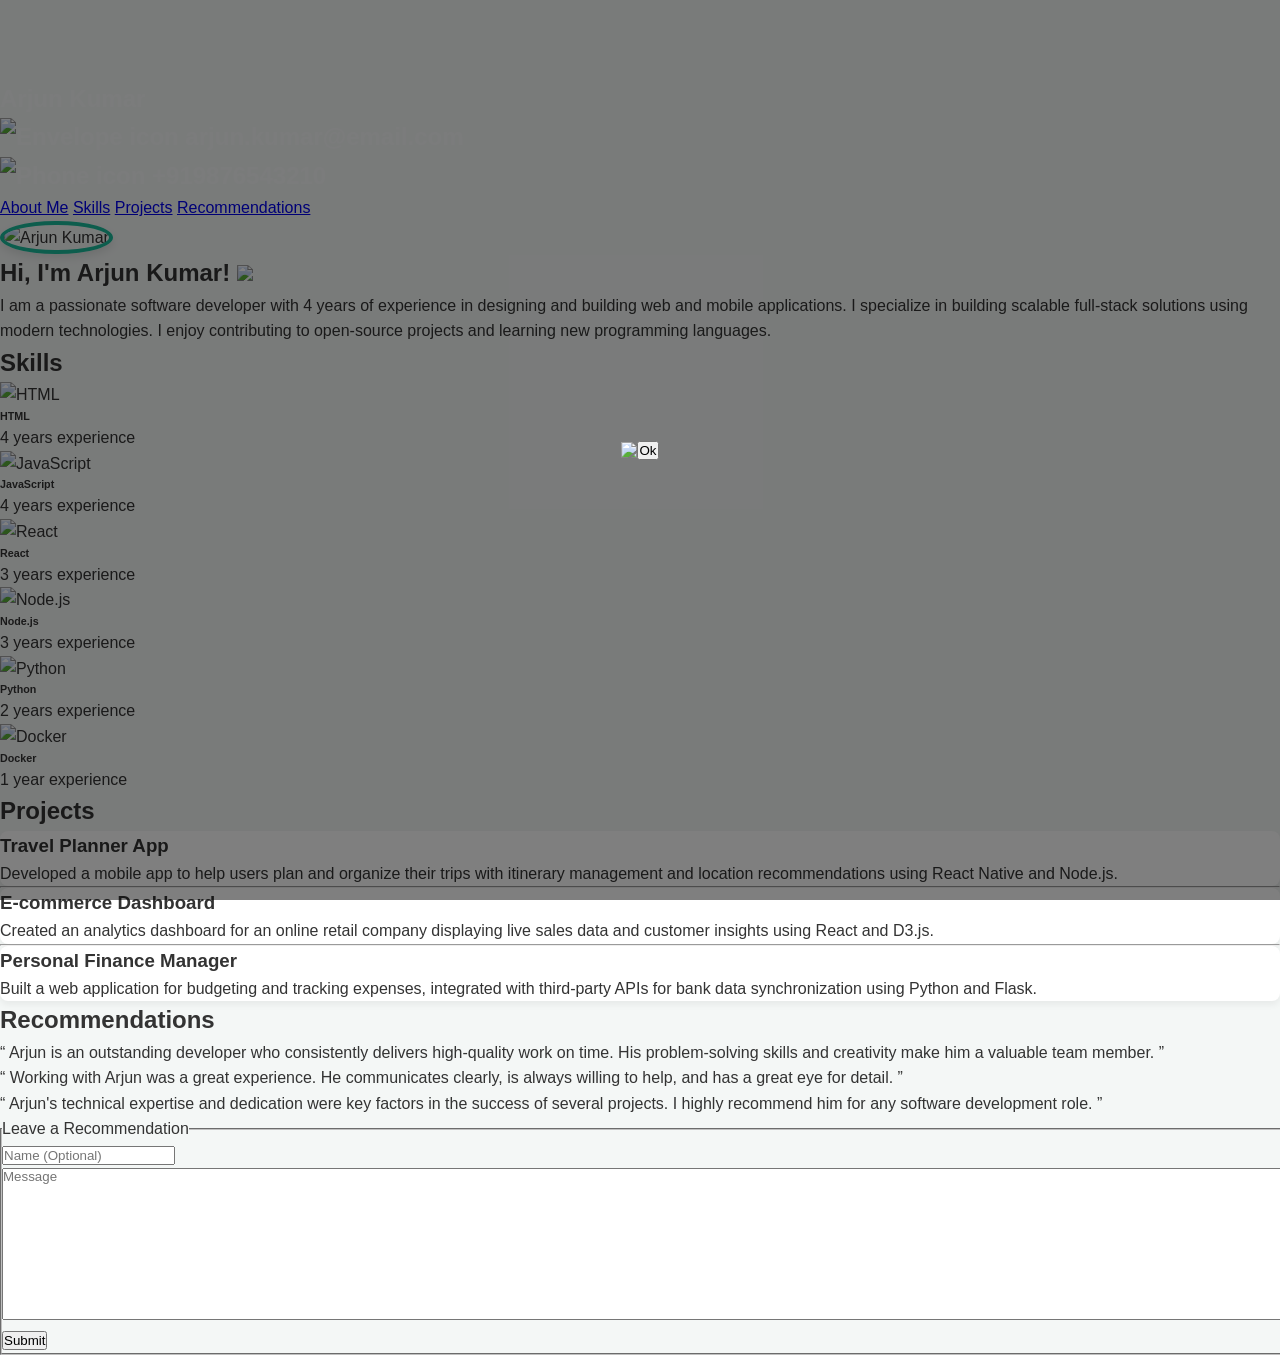
==== commit 7c271f05: "Update index.html" ====
--- a/index.html
+++ b/index.html
@@ -1,212 +1,177 @@
 <!DOCTYPE html>
 <html>
   <head>
-    <title>Jane Doe - Portfolio</title>
+    <title>Arjun Kumar - Portfolio</title>
     <link rel="stylesheet" href="./style.css"/>
     <script src="./script.js"></script>
   </head>
-
   <body>
-
     <!-- Navigation Bar -->
     <nav>
       <div id="home">
         <div class="profile_name">
-          Jane Doe
+          Arjun Kumar
           <div class="contact_info">
-            <img src="html_finalprojimages/envelope.png" alt="email"/>
-            jdoe@jeemail.com
-          </div>
-
-          <div style="clear:both;"></div>
-
-          <div class="contact_info">
-            <img src="html_finalprojimages/phone.png" alt="phone"/>
-            +13456764598
-          </div>
+            <img src="html_finalprojimages/envelope.png" alt="Envelope icon"/>
+          arjun.kumar@email.com
         </div>
-
+        <div style="clear:both;"></div>
+        <div class="contact_info">
+          <img src="html_finalprojimages/phone.png" alt="Phone icon"/>
+          +919876543210
+        </div>
+        </div>
         <div class="topdiv">
           <a class="topmenu" href="#about-me">About Me</a>
           <a class="topmenu" href="#skills">Skills</a>
           <a class="topmenu" href="#projects">Projects</a>
           <a class="topmenu" href="#recommendations">Recommendations</a>
         </div>
-      </div>
+      </div>    
     </nav>
 
     <!-- About Me -->
     <section id="about-me" class="container">
       <div>
-        <img src="https://miro.medium.com/max/1400/1*qdAW1TjCN57h1lbuuzvchg.gif"
-             class="profile_image"/>
+        <img src="https://example.com/myprofile.jpg" class="profile_image" alt="Arjun Kumar"/>
       </div>
 
       <div>
-        <h1>
-          Hi, I'm Jane Doe!
-          <img src="html_finalprojimages/waving-hand.png" width="60px"/>
-        </h1>
-
-        <p>
-          I am a full stack developer with 2 years of experience in both
-          application and presentation layers. I have worked on applications
-          and microservices deployed on IBM Cloud. I am an avid user of IBM
-          Watson Services and have worked on Watson Assistant, NLU and
-          Sentiment Analyzer.
-        </p>
+          <h1>
+            Hi, I'm Arjun Kumar! <img src="html_finalprojimages/waving-hand.png" width="60px"/>
+          </h1>
+          <p>
+            I am a passionate software developer with 4 years of experience in designing and building web and mobile applications.
+            I specialize in building scalable full-stack solutions using modern technologies. I enjoy contributing to open-source 
+            projects and learning new programming languages.
+          </p>
       </div>
     </section>
-
+              
     <!-- Skills -->
     <section id="skills">
       <h2>Skills</h2>
-
       <div style="clear:both;"></div>
 
       <div class="all_skills">
+        <div class="skill">
+          <img src="html_finalprojimages/html5.png" alt="HTML"/>
+          <h6>HTML</h6>
+          <p>4 years experience</p>
+        </div>  
 
         <div class="skill">
-          <img src="html_finalprojimages/html5.png"/>
-          <h6>HTML</h6>
-          <p>2 years experience</p>
-        </div>
+          <img src="html_finalprojimages/js.jpeg" alt="JavaScript"/>
+          <h6>JavaScript</h6>
+          <p>4 years experience</p>
+        </div>  
 
         <div class="skill">
-          <img src="html_finalprojimages/js.jpeg"/>
-          <h6>JavaScript</h6>
+          <img src="html_finalprojimages/react.png" alt="React"/>
+          <h6>React</h6>
           <p>3 years experience</p>
-        </div>
+        </div>  
 
+        <div class="skill">
+          <img src="html_finalprojimages/nodejs.png" alt="Node.js"/>
+          <h6>Node.js</h6>
+          <p>3 years experience</p>
+        </div>  
+
+        <div class="skill">
+          <img src="html_finalprojimages/python.png" alt="Python"/>
+          <h6>Python</h6>
+          <p>2 years experience</p>
+        </div>  
+
+        <div class="skill">
+          <img src="html_finalprojimages/docker.png" alt="Docker"/>
+          <h6>Docker</h6>
+          <p>1 year experience</p>
+        </div>  
       </div>
     </section>
-
+          
     <!-- Projects -->
     <section class="projects" id="projects">
-      <h2>Projects</h2>
-
+      <h2>
+        Projects
+      </h2>
       <div style="clear:both;"></div>
 
-      <div id="projects-container" class="projects-container">
-
-        <div class="project-card">
-          <h3>Chatbot</h3>
-          <ul>
-            <li>
-              Developed a secure website integrated with chatbot using HTML,
-              CSS, JavaScript and IBM Watson Assistant.
-            </li>
-          </ul>
+        <div id="projects-container" class="projects-container">
+          <div class="project-card">
+            <h3>Travel Planner App</h3>
+            <ul>
+              <li>Developed a mobile app to help users plan and organize their trips with itinerary management and location recommendations using React Native and Node.js.</li>
+            </ul>
+          </div>
+          <hr>
+          <div class="project-card">
+            <h3>E-commerce Dashboard</h3>
+            <ul>
+              <li>Created an analytics dashboard for an online retail company displaying live sales data and customer insights using React and D3.js.</li>
+            </ul>
+          </div>
+          <hr>
+          <div class="project-card">
+            <h3>Personal Finance Manager</h3>
+            <ul>
+              <li>Built a web application for budgeting and tracking expenses, integrated with third-party APIs for bank data synchronization using Python and Flask.</li>
+            </ul>
+          </div>
         </div>
-
-        <hr>
-
-        <div class="project-card">
-          <h3>Sentiment Analyzer</h3>
-          <ul>
-            <li>
-              Developed and deployed a sentiment analyzer using IBM NLU.
-            </li>
-          </ul>
-        </div>
-
-        <hr>
-
-        <div class="project-card">
-          <h3>Fashion Website</h3>
-          <ul>
-            <li>
-              Created a styled multi-page fashion website integrated with
-              Stripe payment gateway.
-            </li>
-          </ul>
-        </div>
-
-      </div>
     </section>
-
     <div style="clear:both;"></div>
 
     <!-- Recommendations -->
     <section id="recommendations">
       <h2>Recommendations</h2>
-
       <div style="clear:both;"></div>
-
       <div class="all_recommendations" id="all_recommendations">
-
         <div class="recommendation">
           <span>&#8220;</span>
-          Jane is a very quick learner and quickly grasps key concepts of Web
-          development. She is an excellent team player.
+          Arjun is an outstanding developer who consistently delivers high-quality work on time. His problem-solving skills and creativity make him a valuable team member.
           <span>&#8221;</span>
         </div>
-
         <div class="recommendation">
           <span>&#8220;</span>
-          Working with Jane has been an awesome experience. She is highly
-          knowledgeable and always goes the extra step.
+          Working with Arjun was a great experience. He communicates clearly, is always willing to help, and has a great eye for detail.
           <span>&#8221;</span>
         </div>
-
         <div class="recommendation">
           <span>&#8220;</span>
-          Jane is a committed resource with in-depth knowledge and would be an
-          asset for any organisation.
+          Arjun's technical expertise and dedication were key factors in the success of several projects. I highly recommend him for any software development role.
           <span>&#8221;</span>
         </div>
-
       </div>
     </section>
 
     <!-- Recommendation Form -->
     <section id="contact">
       <div class="flex_center">
-
         <fieldset>
-          <legend class="introduction">
-            Leave a Recommendation
-          </legend>
-
-          <input
-            type="text"
-            placeholder="Name (Optional)"
-          />
-
-          <br/>
-
-          <textarea
-            id="new_recommendation"
-            cols="500"
-            rows="10"
-            placeholder="Message"></textarea>
-
+          <legend class="introduction">Leave a Recommendation</legend>          
+          <input type="text" placeholder="Name (Optional)"> <br/>
+          <textarea id="new_recommendation" cols="500" rows="10" placeholder="Message"></textarea>
           <div class="flex_center">
-            <button
-              id="recommend_btn"
-              onclick="addRecommendation()">
-              Submit
-            </button>
+            <button id="recommend_btn" onclick="addRecommendation()">Submit</button>
           </div>
-
         </fieldset>
-
       </div>
     </section>
 
-    <!-- Home Icon -->
     <div class="iconbutton">
       <a href="#home">
-        <img src="html_finalprojimages/home.png"/>
+        <!--Add the code here for the logo to appear and the icon to be actionable-->
       </a>
     </div>
 
-    <!-- Popup -->
-    <div class="popup" id="popup">
+    <div class="popup" id="popup" class="flex_center">
       <img src="html_finalprojimages/checkmark--outline.svg"/>
-      <h3>Thank you for leaving a recommendation!</h3>
+      <h3><!-- Add appropriate text here--></h3>
       <button onclick="showPopup(false)">Ok</button>
     </div>
-
   </body>
 </html>
+
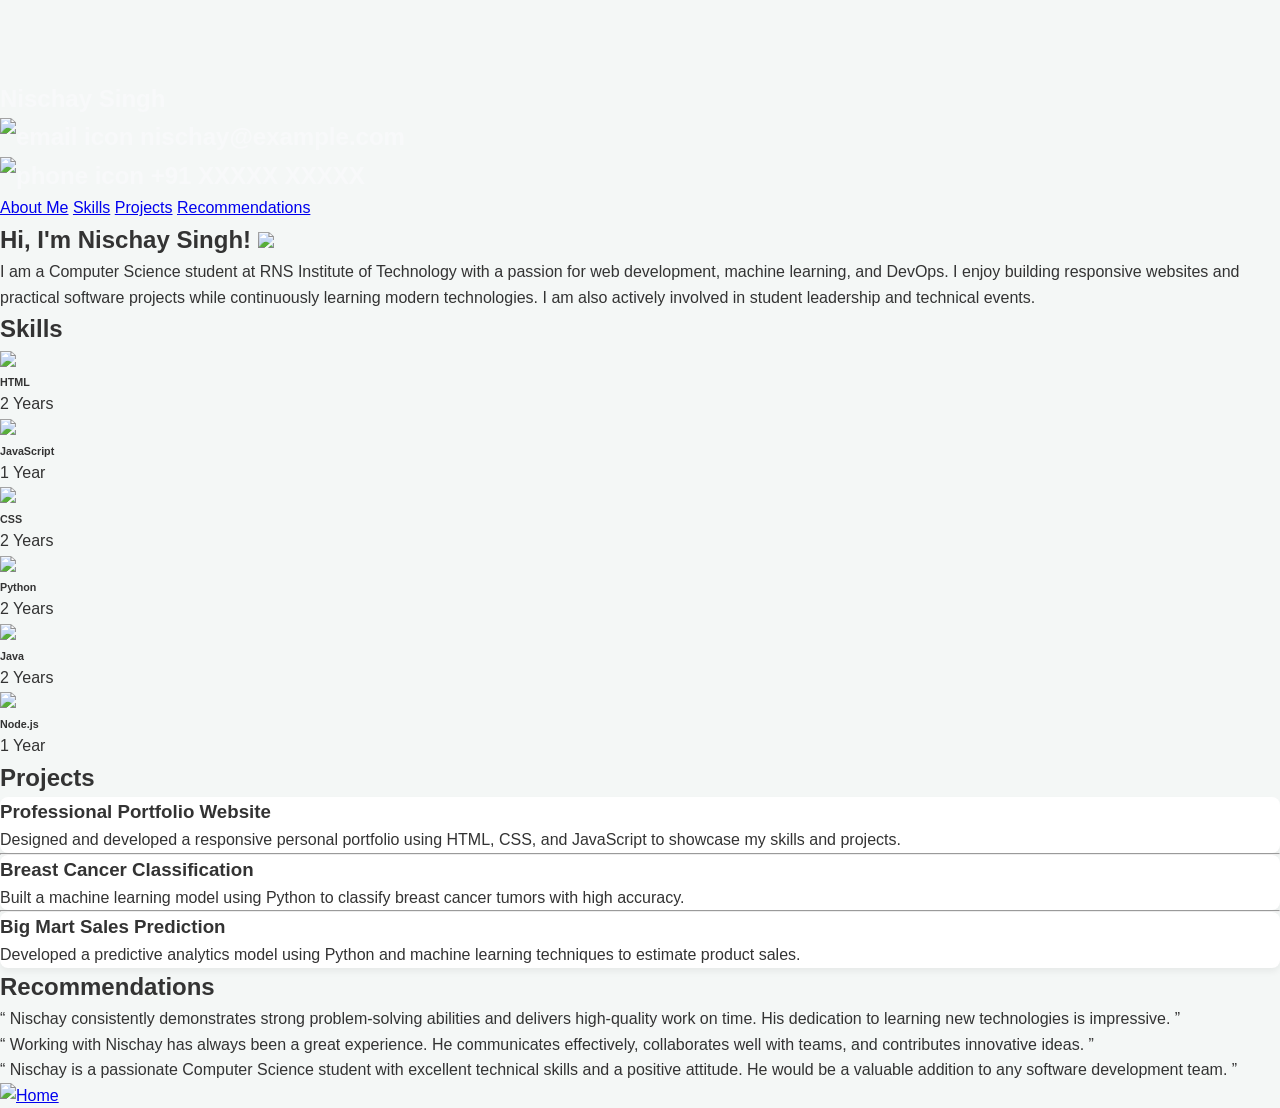
==== commit 5a47210a: "Update index.html" ====
--- a/index.html
+++ b/index.html
@@ -1,7 +1,7 @@
 <!DOCTYPE html>
 <html>
   <head>
-    <title>Arjun Kumar - Portfolio</title>
+    <title>Nischay Singh - Portfolio</title>
     <link rel="stylesheet" href="./style.css"/>
     <script src="./script.js"></script>
   </head>
@@ -10,16 +10,16 @@
     <nav>
       <div id="home">
         <div class="profile_name">
-          Arjun Kumar
+          Nischay Singh
           <div class="contact_info">
-            <img src="html_finalprojimages/envelope.png" alt="Envelope icon"/>
-          arjun.kumar@email.com
-        </div>
-        <div style="clear:both;"></div>
-        <div class="contact_info">
-          <img src="html_finalprojimages/phone.png" alt="Phone icon"/>
-          +919876543210
-        </div>
+            <img src="envelope.png" alt="email icon"/>
+            nischay@example.com
+          </div>
+          <div style="clear:both;"></div>
+          <div class="contact_info">
+            <img src="phone.png" alt="phone icon"/>
+            +91 XXXXX XXXXX
+          </div>
         </div>
         <div class="topdiv">
           <a class="topmenu" href="#about-me">About Me</a>
@@ -33,18 +33,13 @@
     <!-- About Me -->
     <section id="about-me" class="container">
       <div>
-        <img src="https://example.com/myprofile.jpg" class="profile_image" alt="Arjun Kumar"/>
-      </div>
-
-      <div>
-          <h1>
-            Hi, I'm Arjun Kumar! <img src="html_finalprojimages/waving-hand.png" width="60px"/>
-          </h1>
-          <p>
-            I am a passionate software developer with 4 years of experience in designing and building web and mobile applications.
-            I specialize in building scalable full-stack solutions using modern technologies. I enjoy contributing to open-source 
-            projects and learning new programming languages.
-          </p>
+        <h1>
+          Hi, I'm Nischay Singh!
+          <img src="flash.png" width="60px"/>
+        </h1>
+        <p>
+          I am a Computer Science student at RNS Institute of Technology with a passion for web development, machine learning, and DevOps. I enjoy building responsive websites and practical software projects while continuously learning modern technologies. I am also actively involved in student leadership and technical events.
+        </p>
       </div>
     </section>
               
@@ -55,74 +50,71 @@
 
       <div class="all_skills">
         <div class="skill">
-          <img src="html_finalprojimages/html5.png" alt="HTML"/>
+          <img src="html5.png"/>
           <h6>HTML</h6>
-          <p>4 years experience</p>
+          <p>2 Years</p>
         </div>  
 
         <div class="skill">
-          <img src="html_finalprojimages/js.jpeg" alt="JavaScript"/>
+          <img src="js.jpeg"/>
           <h6>JavaScript</h6>
-          <p>4 years experience</p>
+          <p>1 Year</p>
         </div>  
 
         <div class="skill">
-          <img src="html_finalprojimages/react.png" alt="React"/>
-          <h6>React</h6>
-          <p>3 years experience</p>
-        </div>  
+          <img src="CSS3.png"/>
+          <h6>CSS</h6>
+          <p>2 Years</p>
+        </div>
 
         <div class="skill">
-          <img src="html_finalprojimages/nodejs.png" alt="Node.js"/>
-          <h6>Node.js</h6>
-          <p>3 years experience</p>
-        </div>  
+          <img src="python.png"/>
+          <h6>Python</h6>
+          <p>2 Years</p>
+        </div>
 
         <div class="skill">
-          <img src="html_finalprojimages/python.png" alt="Python"/>
-          <h6>Python</h6>
-          <p>2 years experience</p>
-        </div>  
+          <img src="java.png"/>
+          <h6>Java</h6>
+          <p>2 Years</p>
+        </div>
 
         <div class="skill">
-          <img src="html_finalprojimages/docker.png" alt="Docker"/>
-          <h6>Docker</h6>
-          <p>1 year experience</p>
-        </div>  
+          <img src="node.png"/>
+          <h6>Node.js</h6>
+          <p>1 Year</p>
+        </div>
       </div>
     </section>
           
     <!-- Projects -->
     <section class="projects" id="projects">
-      <h2>
-        Projects
-      </h2>
+      <h2>Projects</h2>
       <div style="clear:both;"></div>
 
-        <div id="projects-container" class="projects-container">
-          <div class="project-card">
-            <h3>Travel Planner App</h3>
-            <ul>
-              <li>Developed a mobile app to help users plan and organize their trips with itinerary management and location recommendations using React Native and Node.js.</li>
-            </ul>
-          </div>
-          <hr>
-          <div class="project-card">
-            <h3>E-commerce Dashboard</h3>
-            <ul>
-              <li>Created an analytics dashboard for an online retail company displaying live sales data and customer insights using React and D3.js.</li>
-            </ul>
-          </div>
-          <hr>
-          <div class="project-card">
-            <h3>Personal Finance Manager</h3>
-            <ul>
-              <li>Built a web application for budgeting and tracking expenses, integrated with third-party APIs for bank data synchronization using Python and Flask.</li>
-            </ul>
-          </div>
+      <div id="projects-container" class="projects-container">
+        <div class="project-card">
+          <h3>Professional Portfolio Website</h3>
+          <ul>
+            <li>Designed and developed a responsive personal portfolio using HTML, CSS, and JavaScript to showcase my skills and projects.</li>
+          </ul>
         </div>
+        <hr>
+        <div class="project-card">
+          <h3>Breast Cancer Classification</h3>
+          <ul>
+            <li>Built a machine learning model using Python to classify breast cancer tumors with high accuracy.</li>
+          </ul>
+        </div>
+        <hr>
+        <div class="project-card">
+          <h3>Big Mart Sales Prediction</h3>
+          <ul>
+            <li>Developed a predictive analytics model using Python and machine learning techniques to estimate product sales.</li>
+          </ul>
+        </div>
+      </div>
     </section>
-    <div style="clear:both;"></div>
 
     <!-- Recommendations -->
     <section id="recommendations">
@@ -131,47 +123,28 @@
       <div class="all_recommendations" id="all_recommendations">
         <div class="recommendation">
           <span>&#8220;</span>
-          Arjun is an outstanding developer who consistently delivers high-quality work on time. His problem-solving skills and creativity make him a valuable team member.
+          Nischay consistently demonstrates strong problem-solving abilities and delivers high-quality work on time. His dedication to learning new technologies is impressive.
           <span>&#8221;</span>
         </div>
         <div class="recommendation">
           <span>&#8220;</span>
-          Working with Arjun was a great experience. He communicates clearly, is always willing to help, and has a great eye for detail.
+          Working with Nischay has always been a great experience. He communicates effectively, collaborates well with teams, and contributes innovative ideas.
           <span>&#8221;</span>
         </div>
         <div class="recommendation">
           <span>&#8220;</span>
-          Arjun's technical expertise and dedication were key factors in the success of several projects. I highly recommend him for any software development role.
+          Nischay is a passionate Computer Science student with excellent technical skills and a positive attitude. He would be a valuable addition to any software development team.
           <span>&#8221;</span>
         </div>
       </div>
     </section>
 
-    <!-- Recommendation Form -->
-    <section id="contact">
-      <div class="flex_center">
-        <fieldset>
-          <legend class="introduction">Leave a Recommendation</legend>          
-          <input type="text" placeholder="Name (Optional)"> <br/>
-          <textarea id="new_recommendation" cols="500" rows="10" placeholder="Message"></textarea>
-          <div class="flex_center">
-            <button id="recommend_btn" onclick="addRecommendation()">Submit</button>
-          </div>
-        </fieldset>
-      </div>
-    </section>
-
+    <!-- Home Icon -->
     <div class="iconbutton">
       <a href="#home">
-        <!--Add the code here for the logo to appear and the icon to be actionable-->
+        <img src="home.png" alt="Home"/>
       </a>
     </div>
 
-    <div class="popup" id="popup" class="flex_center">
-      <img src="html_finalprojimages/checkmark--outline.svg"/>
-      <h3><!-- Add appropriate text here--></h3>
-      <button onclick="showPopup(false)">Ok</button>
-    </div>
   </body>
 </html>
-
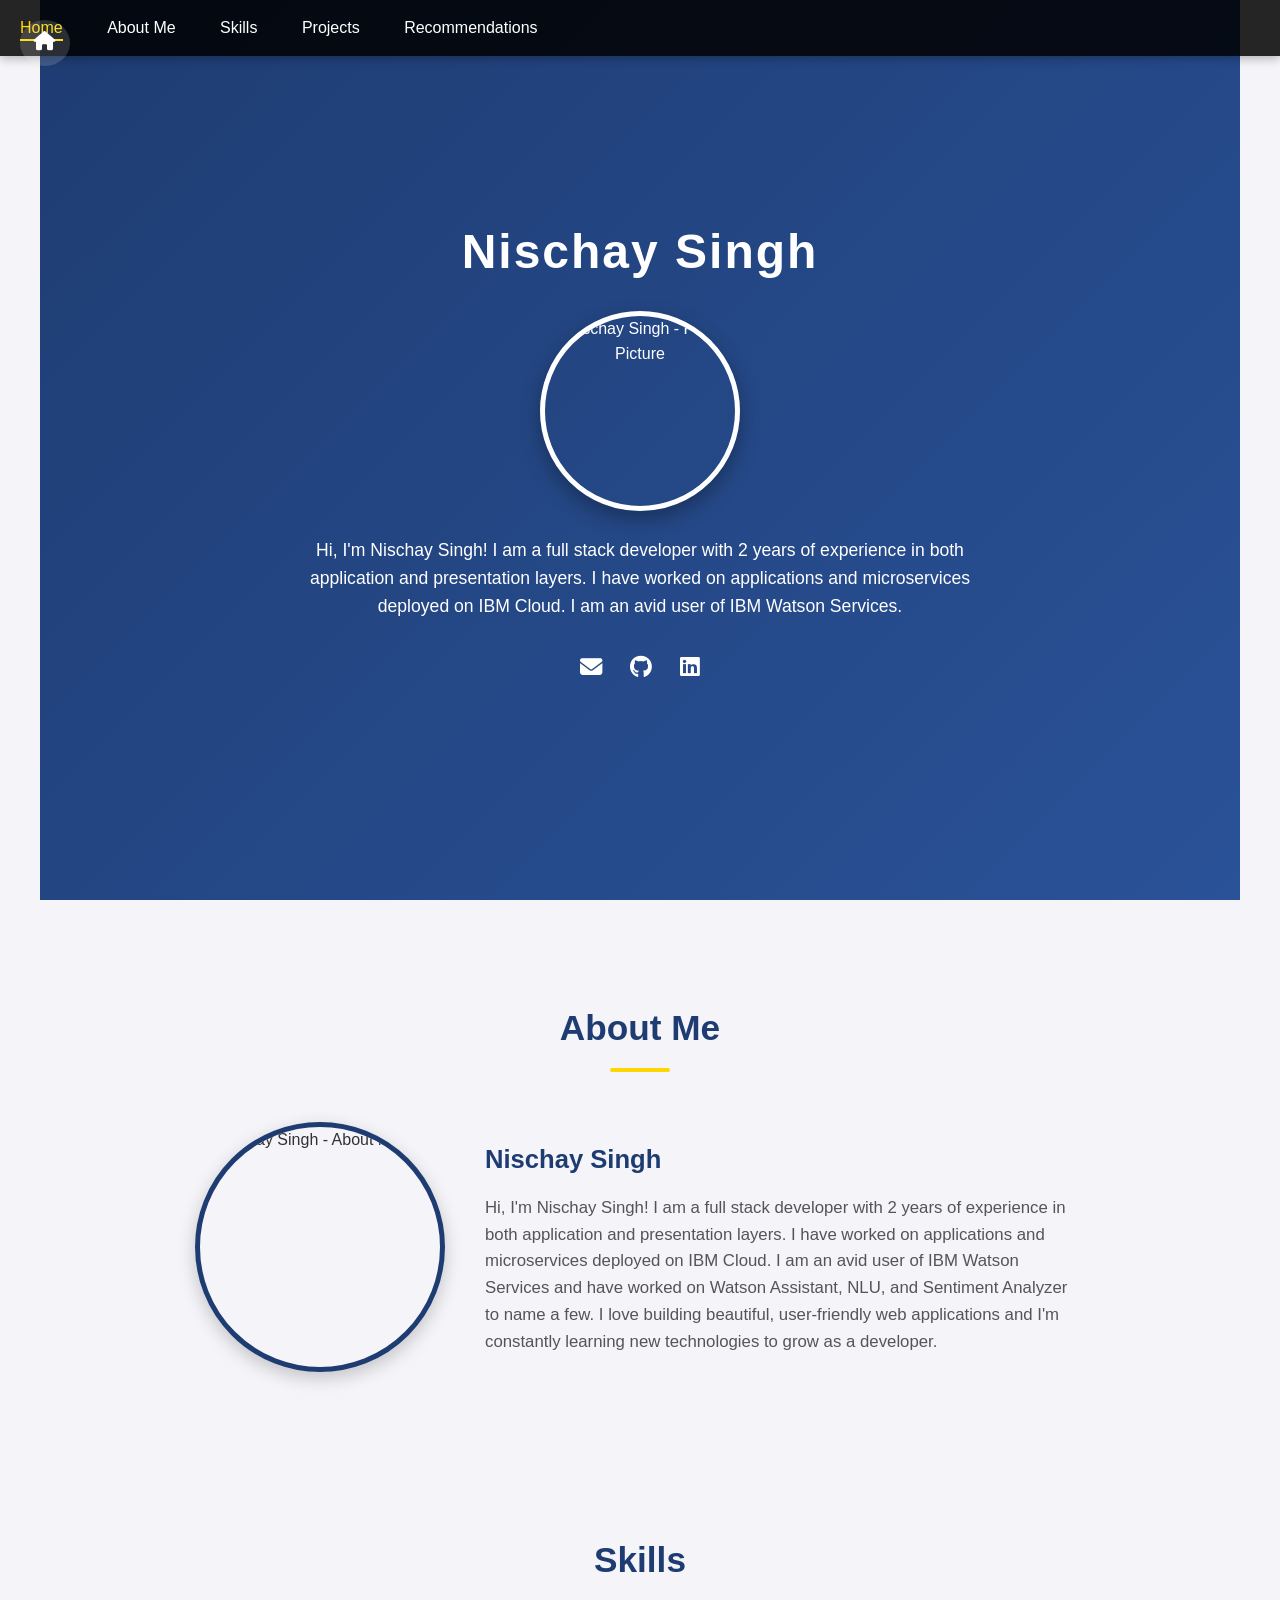
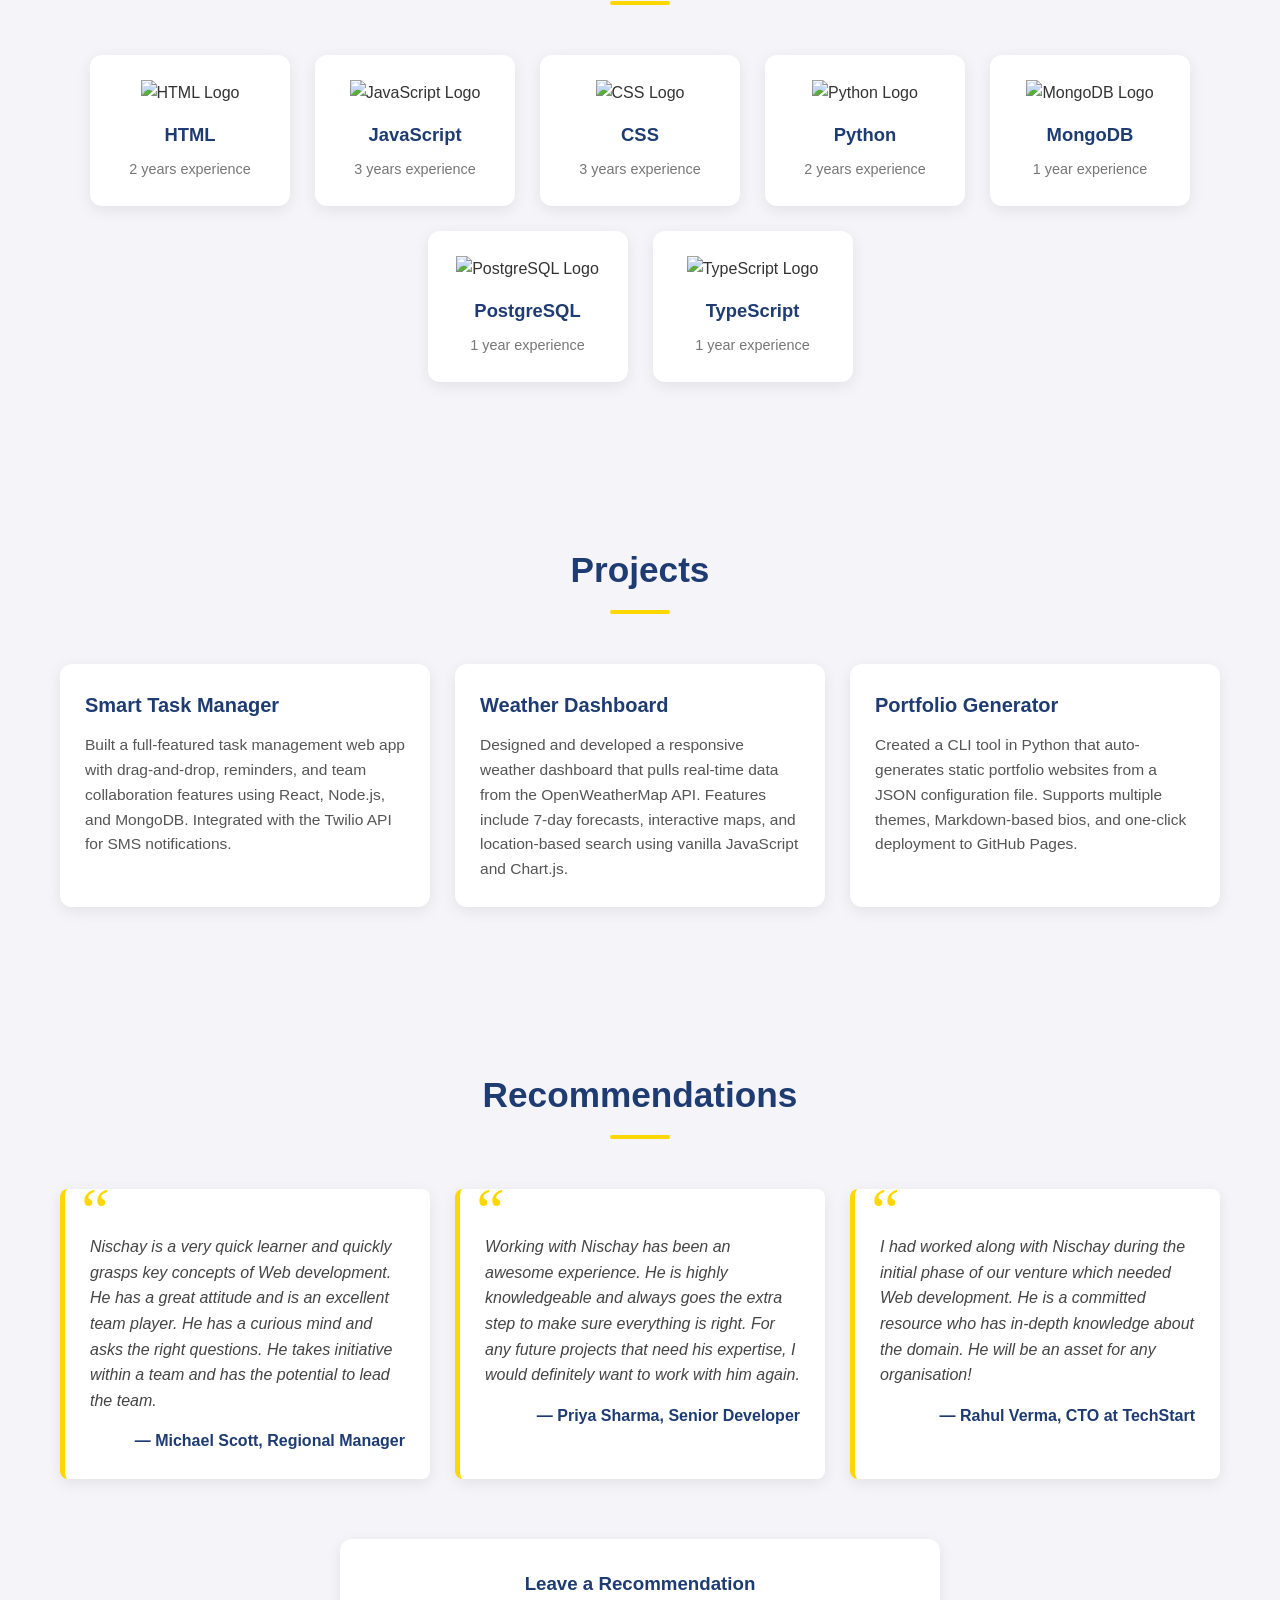
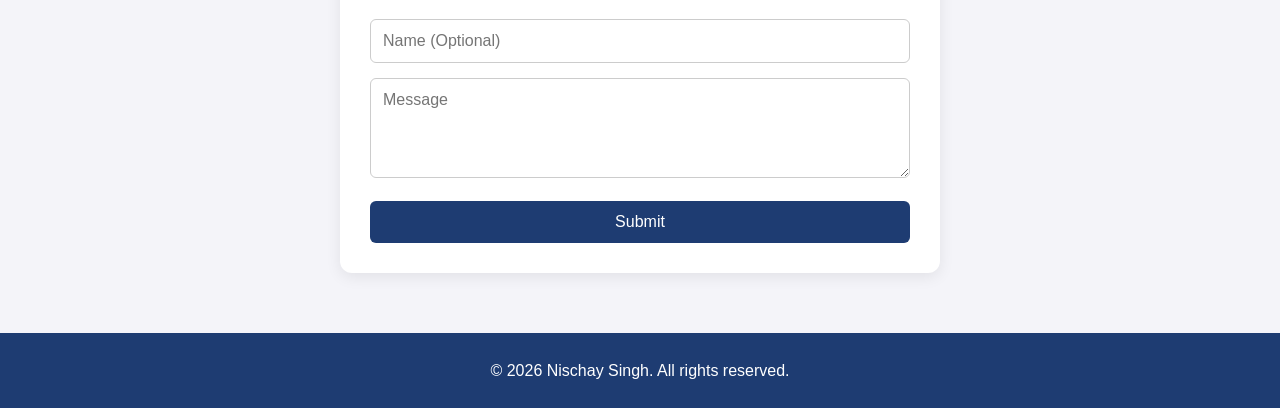
==== commit 6990dd40: "Revamp portfolio website with new sections and styles Updated the portfolio website to include new s" ====
--- a/index.html
+++ b/index.html
@@ -1,150 +1,570 @@
 <!DOCTYPE html>
-<html>
-  <head>
-    <title>Nischay Singh - Portfolio</title>
-    <link rel="stylesheet" href="./style.css"/>
-    <script src="./script.js"></script>
-  </head>
-  <body>
+<html lang="en">
+<head>
+    <meta charset="UTF-8">
+    <meta name="viewport" content="width=device-width, initial-scale=1.0">
+    <title>My Portfolio - Nischay Singh</title>
+    <link rel="stylesheet" href="https://cdnjs.cloudflare.com/ajax/libs/font-awesome/6.4.0/css/all.min.css">
+    <style>
+        * {
+            margin: 0;
+            padding: 0;
+            box-sizing: border-box;
+            font-family: 'Segoe UI', Tahoma, Geneva, Verdana, sans-serif;
+        }
+
+        html {
+            scroll-behavior: smooth;
+        }
+
+        body {
+            background-color: #f4f4f9;
+            color: #333;
+            line-height: 1.6;
+        }
+
+        /* ---------- Profile / Home Section ---------- */
+        .profile {
+            min-height: 100vh;
+            background: linear-gradient(135deg, #1e3c72 0%, #2a5298 100%);
+            color: #fff;
+            display: flex;
+            flex-direction: column;
+            align-items: center;
+            justify-content: center;
+            text-align: center;
+            padding: 40px 20px;
+            position: relative;
+        }
+
+        .profile_name {
+            font-size: 3rem;
+            font-weight: 700;
+            margin-bottom: 20px;
+            letter-spacing: 2px;
+        }
+
+        .profile img {
+            width: 200px;
+            height: 200px;
+            border-radius: 50%;
+            border: 5px solid #fff;
+            object-fit: cover;
+            margin-bottom: 25px;
+            box-shadow: 0 8px 20px rgba(0, 0, 0, 0.3);
+        }
+
+        .profile p {
+            max-width: 700px;
+            font-size: 1.1rem;
+            margin: 0 auto 30px;
+        }
+
+        .profile a {
+            color: #fff;
+            margin: 0 12px;
+            font-size: 1.4rem;
+            transition: transform 0.3s, color 0.3s;
+        }
+
+        .profile a:hover {
+            color: #ffd700;
+            transform: scale(1.2);
+        }
+
+        /* Home icon button */
+        .iconbutton {
+            position: fixed;
+            top: 20px;
+            left: 20px;
+            background: rgba(255, 255, 255, 0.15);
+            padding: 10px 14px;
+            border-radius: 50%;
+            z-index: 1000;
+            transition: background 0.3s, transform 0.3s;
+        }
+
+        .iconbutton:hover {
+            background: rgba(255, 255, 255, 0.3);
+            transform: scale(1.1);
+        }
+
+        .iconbutton i {
+            color: #fff;
+            font-size: 1.2rem;
+        }
+
+        /* ---------- Navigation Bar ---------- */
+        .topnav {
+            position: fixed;
+            top: 0;
+            left: 0;
+            width: 100%;
+            background: rgba(0, 0, 0, 0.85);
+            padding: 15px 0;
+            z-index: 999;
+            box-shadow: 0 2px 10px rgba(0, 0, 0, 0.3);
+        }
+
+        .topnav a {
+            color: #fff;
+            text-decoration: none;
+            margin: 0 20px;
+            font-size: 1rem;
+            font-weight: 500;
+            transition: color 0.3s;
+        }
+
+        .topnav a:hover {
+            color: #ffd700;
+        }
+
+        .topnav a.active {
+            color: #ffd700;
+            border-bottom: 2px solid #ffd700;
+            padding-bottom: 3px;
+        }
+
+        /* ---------- Generic Section ---------- */
+        section {
+            padding: 100px 20px 60px;
+            max-width: 1200px;
+            margin: 0 auto;
+        }
+
+        h2 {
+            text-align: center;
+            font-size: 2.2rem;
+            margin-bottom: 50px;
+            color: #1e3c72;
+            position: relative;
+        }
+
+        h2::after {
+            content: "";
+            display: block;
+            width: 60px;
+            height: 4px;
+            background: #ffd700;
+            margin: 12px auto 0;
+            border-radius: 2px;
+        }
+
+        /* ---------- About Me ---------- */
+        #about .about-container {
+            display: flex;
+            align-items: center;
+            gap: 40px;
+            flex-wrap: wrap;
+            justify-content: center;
+        }
+
+        #about .about-container img {
+            width: 250px;
+            height: 250px;
+            border-radius: 50%;
+            object-fit: cover;
+            border: 5px solid #1e3c72;
+            box-shadow: 0 6px 18px rgba(0, 0, 0, 0.2);
+        }
+
+        #about .about-text {
+            max-width: 600px;
+        }
+
+        #about .about-text h3 {
+            font-size: 1.6rem;
+            margin-bottom: 15px;
+            color: #1e3c72;
+        }
+
+        #about .about-text p {
+            font-size: 1.05rem;
+            color: #555;
+        }
+
+        /* ---------- Skills ---------- */
+        .all_skills {
+            display: flex;
+            flex-wrap: wrap;
+            justify-content: center;
+            gap: 25px;
+        }
+
+        .skill {
+            background: #fff;
+            border-radius: 12px;
+            padding: 25px 20px;
+            width: 200px;
+            text-align: center;
+            box-shadow: 0 4px 15px rgba(0, 0, 0, 0.08);
+            transition: transform 0.3s, box-shadow 0.3s;
+        }
+
+        .skill:hover {
+            transform: translateY(-8px);
+            box-shadow: 0 8px 25px rgba(0, 0, 0, 0.15);
+        }
+
+        .skill img {
+            width: 70px;
+            height: 70px;
+            object-fit: contain;
+            margin-bottom: 15px;
+        }
+
+        .skill h6 {
+            font-size: 1.15rem;
+            margin-bottom: 8px;
+            color: #1e3c72;
+        }
+
+        .skill p {
+            font-size: 0.9rem;
+            color: #777;
+        }
+
+        /* ---------- Projects ---------- */
+        .projects-container {
+            display: grid;
+            grid-template-columns: repeat(auto-fit, minmax(280px, 1fr));
+            gap: 25px;
+        }
+
+        .project-card {
+            background: #fff;
+            border-radius: 12px;
+            padding: 25px;
+            box-shadow: 0 4px 15px rgba(0, 0, 0, 0.08);
+            transition: transform 0.3s, box-shadow 0.3s;
+        }
+
+        .project-card:hover {
+            transform: translateY(-6px);
+            box-shadow: 0 8px 25px rgba(0, 0, 0, 0.15);
+        }
+
+        .project-card h3 {
+            color: #1e3c72;
+            margin-bottom: 12px;
+            font-size: 1.25rem;
+        }
+
+        .project-card p {
+            color: #555;
+            font-size: 0.97rem;
+        }
+
+        /* ---------- Recommendations ---------- */
+        .all_recommendations {
+            display: grid;
+            grid-template-columns: repeat(auto-fit, minmax(280px, 1fr));
+            gap: 25px;
+        }
+
+        .recommendation {
+            background: #fff;
+            border-left: 5px solid #ffd700;
+            padding: 25px;
+            border-radius: 8px;
+            font-style: italic;
+            color: #444;
+            box-shadow: 0 4px 15px rgba(0, 0, 0, 0.08);
+            position: relative;
+        }
+
+        .recommendation::before {
+            content: "\201C";
+            font-size: 4rem;
+            color: #ffd700;
+            position: absolute;
+            top: -10px;
+            left: 10px;
+            font-family: Georgia, serif;
+            line-height: 1;
+        }
+
+        .recommendation p {
+            position: relative;
+            z-index: 1;
+            padding-top: 20px;
+        }
+
+        .recommendation .author {
+            display: block;
+            margin-top: 15px;
+            font-style: normal;
+            font-weight: 600;
+            color: #1e3c72;
+            text-align: right;
+        }
+
+        /* ---------- Recommendation Form ---------- */
+        .recommendation-form {
+            background: #fff;
+            max-width: 600px;
+            margin: 60px auto 0;
+            padding: 30px;
+            border-radius: 12px;
+            box-shadow: 0 4px 15px rgba(0, 0, 0, 0.08);
+        }
+
+        .recommendation-form h3 {
+            text-align: center;
+            margin-bottom: 20px;
+            color: #1e3c72;
+        }
+
+        .recommendation-form input,
+        .recommendation-form textarea {
+            width: 100%;
+            padding: 12px;
+            margin-bottom: 15px;
+            border: 1px solid #ccc;
+            border-radius: 6px;
+            font-size: 1rem;
+            font-family: inherit;
+        }
+
+        .recommendation-form textarea {
+            resize: vertical;
+            min-height: 100px;
+        }
+
+        .recommendation-form button {
+            display: block;
+            width: 100%;
+            background: #1e3c72;
+            color: #fff;
+            border: none;
+            padding: 12px;
+            font-size: 1rem;
+            border-radius: 6px;
+            cursor: pointer;
+            transition: background 0.3s;
+        }
+
+        .recommendation-form button:hover {
+            background: #2a5298;
+        }
+
+        /* ---------- Popup ---------- */
+        .popup {
+            display: none;
+            position: fixed;
+            top: 50%;
+            left: 50%;
+            transform: translate(-50%, -50%);
+            background: #fff;
+            padding: 30px 50px;
+            border-radius: 12px;
+            box-shadow: 0 10px 30px rgba(0, 0, 0, 0.3);
+            z-index: 2000;
+            text-align: center;
+        }
+
+        .popup.show {
+            display: block;
+        }
+
+        .popup button {
+            margin-top: 15px;
+            background: #1e3c72;
+            color: #fff;
+            border: none;
+            padding: 8px 20px;
+            border-radius: 6px;
+            cursor: pointer;
+        }
+
+        /* ---------- Footer ---------- */
+        footer {
+            background: #1e3c72;
+            color: #fff;
+            text-align: center;
+            padding: 25px 20px;
+        }
+
+        @media (max-width: 768px) {
+            .profile_name {
+                font-size: 2rem;
+            }
+
+            .topnav a {
+                margin: 0 10px;
+                font-size: 0.9rem;
+            }
+
+            #about .about-container {
+                flex-direction: column;
+                text-align: center;
+            }
+        }
+    </style>
+</head>
+<body>
+
+    <!-- Home Icon Button (anchors to #home) -->
+    <a href="#home" class="iconbutton" aria-label="Home">
+        <i class="fas fa-home"></i>
+    </a>
+
     <!-- Navigation Bar -->
-    <nav>
-      <div id="home">
-        <div class="profile_name">
-          Nischay Singh
-          <div class="contact_info">
-            <img src="envelope.png" alt="email icon"/>
-            nischay@example.com
-          </div>
-          <div style="clear:both;"></div>
-          <div class="contact_info">
-            <img src="phone.png" alt="phone icon"/>
-            +91 XXXXX XXXXX
-          </div>
+    <div class="topnav">
+        <a class="active" href="#home">Home</a>
+        <a href="#about">About Me</a>
+        <a href="#skills">Skills</a>
+        <a href="#projects">Projects</a>
+        <a href="#recommendations">Recommendations</a>
+    </div>
+
+    <!-- Home / Profile Section -->
+    <section id="home" class="profile">
+        <div class="profile_name">Nischay Singh</div>
+        <img src="https://api.dicebear.com/7.x/avataaars/svg?seed=NischaySingh" alt="Nischay Singh - Profile Picture">
+        <p>Hi, I'm Nischay Singh! I am a full stack developer with 2 years of experience in both application and presentation layers. I have worked on applications and microservices deployed on IBM Cloud. I am an avid user of IBM Watson Services.</p>
+        <div>
+            <a href="mailto:nischaysingh24cs@rnsit.ac.in" aria-label="Email"><i class="fas fa-envelope"></i></a>
+            <a href="#" aria-label="GitHub"><i class="fab fa-github"></i></a>
+            <a href="#" aria-label="LinkedIn"><i class="fab fa-linkedin"></i></a>
         </div>
-        <div class="topdiv">
-          <a class="topmenu" href="#about-me">About Me</a>
-          <a class="topmenu" href="#skills">Skills</a>
-          <a class="topmenu" href="#projects">Projects</a>
-          <a class="topmenu" href="#recommendations">Recommendations</a>
+    </section>
+
+    <!-- About Me Section -->
+    <section id="about">
+        <h2>About Me</h2>
+        <div class="about-container">
+            <img src="https://api.dicebear.com/7.x/avataaars/svg?seed=NischaySinghAbout" alt="Nischay Singh - About Me">
+            <div class="about-text">
+                <h3>Nischay Singh</h3>
+                <p>Hi, I'm Nischay Singh! I am a full stack developer with 2 years of experience in both application and presentation layers. I have worked on applications and microservices deployed on IBM Cloud. I am an avid user of IBM Watson Services and have worked on Watson Assistant, NLU, and Sentiment Analyzer to name a few. I love building beautiful, user-friendly web applications and I'm constantly learning new technologies to grow as a developer.</p>
+            </div>
         </div>
-      </div>    
-    </nav>
-
-    <!-- About Me -->
-    <section id="about-me" class="container">
-      <div>
-        <h1>
-          Hi, I'm Nischay Singh!
-          <img src="flash.png" width="60px"/>
-        </h1>
-        <p>
-          I am a Computer Science student at RNS Institute of Technology with a passion for web development, machine learning, and DevOps. I enjoy building responsive websites and practical software projects while continuously learning modern technologies. I am also actively involved in student leadership and technical events.
-        </p>
-      </div>
     </section>
-              
-    <!-- Skills -->
+
+    <!-- Skills Section -->
     <section id="skills">
-      <h2>Skills</h2>
-      <div style="clear:both;"></div>
-
-      <div class="all_skills">
-        <div class="skill">
-          <img src="html5.png"/>
-          <h6>HTML</h6>
-          <p>2 Years</p>
-        </div>  
-
-        <div class="skill">
-          <img src="js.jpeg"/>
-          <h6>JavaScript</h6>
-          <p>1 Year</p>
-        </div>  
-
-        <div class="skill">
-          <img src="CSS3.png"/>
-          <h6>CSS</h6>
-          <p>2 Years</p>
+        <h2>Skills</h2>
+        <div class="all_skills">
+            <div class="skill">
+                <img src="https://upload.wikimedia.org/wikipedia/commons/6/61/HTML5_logo_and_wordmark.svg" alt="HTML Logo">
+                <h6>HTML</h6>
+                <p>2 years experience</p>
+            </div>
+            <div class="skill">
+                <img src="https://upload.wikimedia.org/wikipedia/commons/9/99/Unofficial_JavaScript_logo_2.svg" alt="JavaScript Logo">
+                <h6>JavaScript</h6>
+                <p>3 years experience</p>
+            </div>
+            <div class="skill">
+                <img src="https://upload.wikimedia.org/wikipedia/commons/d/d5/CSS3_logo_and_wordmark.svg" alt="CSS Logo">
+                <h6>CSS</h6>
+                <p>3 years experience</p>
+            </div>
+            <div class="skill">
+                <img src="https://upload.wikimedia.org/commons/c/c3/Python-logo-notext.svg" alt="Python Logo">
+                <h6>Python</h6>
+                <p>2 years experience</p>
+            </div>
+            <div class="skill">
+                <img src="https://upload.wikimedia.org/wikipedia/commons/9/93/MongoDB_Logo.svg" alt="MongoDB Logo">
+                <h6>MongoDB</h6>
+                <p>1 year experience</p>
+            </div>
+            <div class="skill">
+                <img src="https://upload.wikimedia.org/commons/2/29/Postgresql_elephant.svg" alt="PostgreSQL Logo">
+                <h6>PostgreSQL</h6>
+                <p>1 year experience</p>
+            </div>
+            <div class="skill">
+                <img src="https://upload.wikimedia.org/commons/4/4c/Typescript_logo_2020.svg" alt="TypeScript Logo">
+                <h6>TypeScript</h6>
+                <p>1 year experience</p>
+            </div>
         </div>
-
-        <div class="skill">
-          <img src="python.png"/>
-          <h6>Python</h6>
-          <p>2 Years</p>
+    </section>
+
+    <!-- Projects Section -->
+    <section id="projects">
+        <h2>Projects</h2>
+        <div class="projects-container">
+            <div class="project-card">
+                <h3>Smart Task Manager</h3>
+                <p>Built a full-featured task management web app with drag-and-drop, reminders, and team collaboration features using React, Node.js, and MongoDB. Integrated with the Twilio API for SMS notifications.</p>
+            </div>
+            <div class="project-card">
+                <h3>Weather Dashboard</h3>
+                <p>Designed and developed a responsive weather dashboard that pulls real-time data from the OpenWeatherMap API. Features include 7-day forecasts, interactive maps, and location-based search using vanilla JavaScript and Chart.js.</p>
+            </div>
+            <div class="project-card">
+                <h3>Portfolio Generator</h3>
+                <p>Created a CLI tool in Python that auto-generates static portfolio websites from a JSON configuration file. Supports multiple themes, Markdown-based bios, and one-click deployment to GitHub Pages.</p>
+            </div>
         </div>
-
-        <div class="skill">
-          <img src="java.png"/>
-          <h6>Java</h6>
-          <p>2 Years</p>
+    </section>
+
+    <!-- Recommendations Section -->
+    <section id="recommendations">
+        <h2>Recommendations</h2>
+        <div class="all_recommendations">
+            <div class="recommendation">
+                <p>Nischay is a very quick learner and quickly grasps key concepts of Web development. He has a great attitude and is an excellent team player. He has a curious mind and asks the right questions. He takes initiative within a team and has the potential to lead the team.</p>
+                <span class="author">— Michael Scott, Regional Manager</span>
+            </div>
+            <div class="recommendation">
+                <p>Working with Nischay has been an awesome experience. He is highly knowledgeable and always goes the extra step to make sure everything is right. For any future projects that need his expertise, I would definitely want to work with him again.</p>
+                <span class="author">— Priya Sharma, Senior Developer</span>
+            </div>
+            <div class="recommendation">
+                <p>I had worked along with Nischay during the initial phase of our venture which needed Web development. He is a committed resource who has in-depth knowledge about the domain. He will be an asset for any organisation!</p>
+                <span class="author">— Rahul Verma, CTO at TechStart</span>
+            </div>
         </div>
 
-        <div class="skill">
-          <img src="node.png"/>
-          <h6>Node.js</h6>
-          <p>1 Year</p>
+        <!-- Recommendation Form -->
+        <div class="recommendation-form">
+            <h3>Leave a Recommendation</h3>
+            <input type="text" id="rec_name" placeholder="Name (Optional)">
+            <textarea id="rec_message" placeholder="Message"></textarea>
+            <button onclick="submitRecommendation()">Submit</button>
         </div>
-      </div>
     </section>
-          
-    <!-- Projects -->
-    <section class="projects" id="projects">
-      <h2>Projects</h2>
-      <div style="clear:both;"></div>
-
-      <div id="projects-container" class="projects-container">
-        <div class="project-card">
-          <h3>Professional Portfolio Website</h3>
-          <ul>
-            <li>Designed and developed a responsive personal portfolio using HTML, CSS, and JavaScript to showcase my skills and projects.</li>
-          </ul>
-        </div>
-        <hr>
-        <div class="project-card">
-          <h3>Breast Cancer Classification</h3>
-          <ul>
-            <li>Built a machine learning model using Python to classify breast cancer tumors with high accuracy.</li>
-          </ul>
-        </div>
-        <hr>
-        <div class="project-card">
-          <h3>Big Mart Sales Prediction</h3>
-          <ul>
-            <li>Developed a predictive analytics model using Python and machine learning techniques to estimate product sales.</li>
-          </ul>
-        </div>
-      </div>
-    </section>
-
-    <!-- Recommendations -->
-    <section id="recommendations">
-      <h2>Recommendations</h2>
-      <div style="clear:both;"></div>
-      <div class="all_recommendations" id="all_recommendations">
-        <div class="recommendation">
-          <span>&#8220;</span>
-          Nischay consistently demonstrates strong problem-solving abilities and delivers high-quality work on time. His dedication to learning new technologies is impressive.
-          <span>&#8221;</span>
-        </div>
-        <div class="recommendation">
-          <span>&#8220;</span>
-          Working with Nischay has always been a great experience. He communicates effectively, collaborates well with teams, and contributes innovative ideas.
-          <span>&#8221;</span>
-        </div>
-        <div class="recommendation">
-          <span>&#8220;</span>
-          Nischay is a passionate Computer Science student with excellent technical skills and a positive attitude. He would be a valuable addition to any software development team.
-          <span>&#8221;</span>
-        </div>
-      </div>
-    </section>
-
-    <!-- Home Icon -->
-    <div class="iconbutton">
-      <a href="#home">
-        <img src="home.png" alt="Home"/>
-      </a>
+
+    <!-- Confirmation Popup -->
+    <div class="popup" id="popup">
+        <p>Thanks for leaving a recommendation!</p>
+        <button onclick="document.getElementById('popup').classList.remove('show')">Ok</button>
     </div>
 
-  </body>
+    <!-- Footer -->
+    <footer>
+        <p>&copy; 2026 Nischay Singh. All rights reserved.</p>
+    </footer>
+
+    <script>
+        function submitRecommendation() {
+            const name = document.getElementById('rec_name').value.trim();
+            const message = document.getElementById('rec_message').value.trim();
+            if (!message) {
+                alert('Please enter a message.');
+                return;
+            }
+            const recommendation = document.createElement('div');
+            recommendation.className = 'recommendation';
+            const text = document.createElement('p');
+            text.textContent = '"' + message + '"';
+            recommendation.appendChild(text);
+            if (name) {
+                const author = document.createElement('span');
+                author.className = 'author';
+                author.textContent = '— ' + name;
+                recommendation.appendChild(author);
+            }
+            document.querySelector('.all_recommendations').appendChild(recommendation);
+            document.getElementById('rec_name').value = '';
+            document.getElementById('rec_message').value = '';
+            document.getElementById('popup').classList.add('show');
+        }
+    </script>
+</body>
 </html>
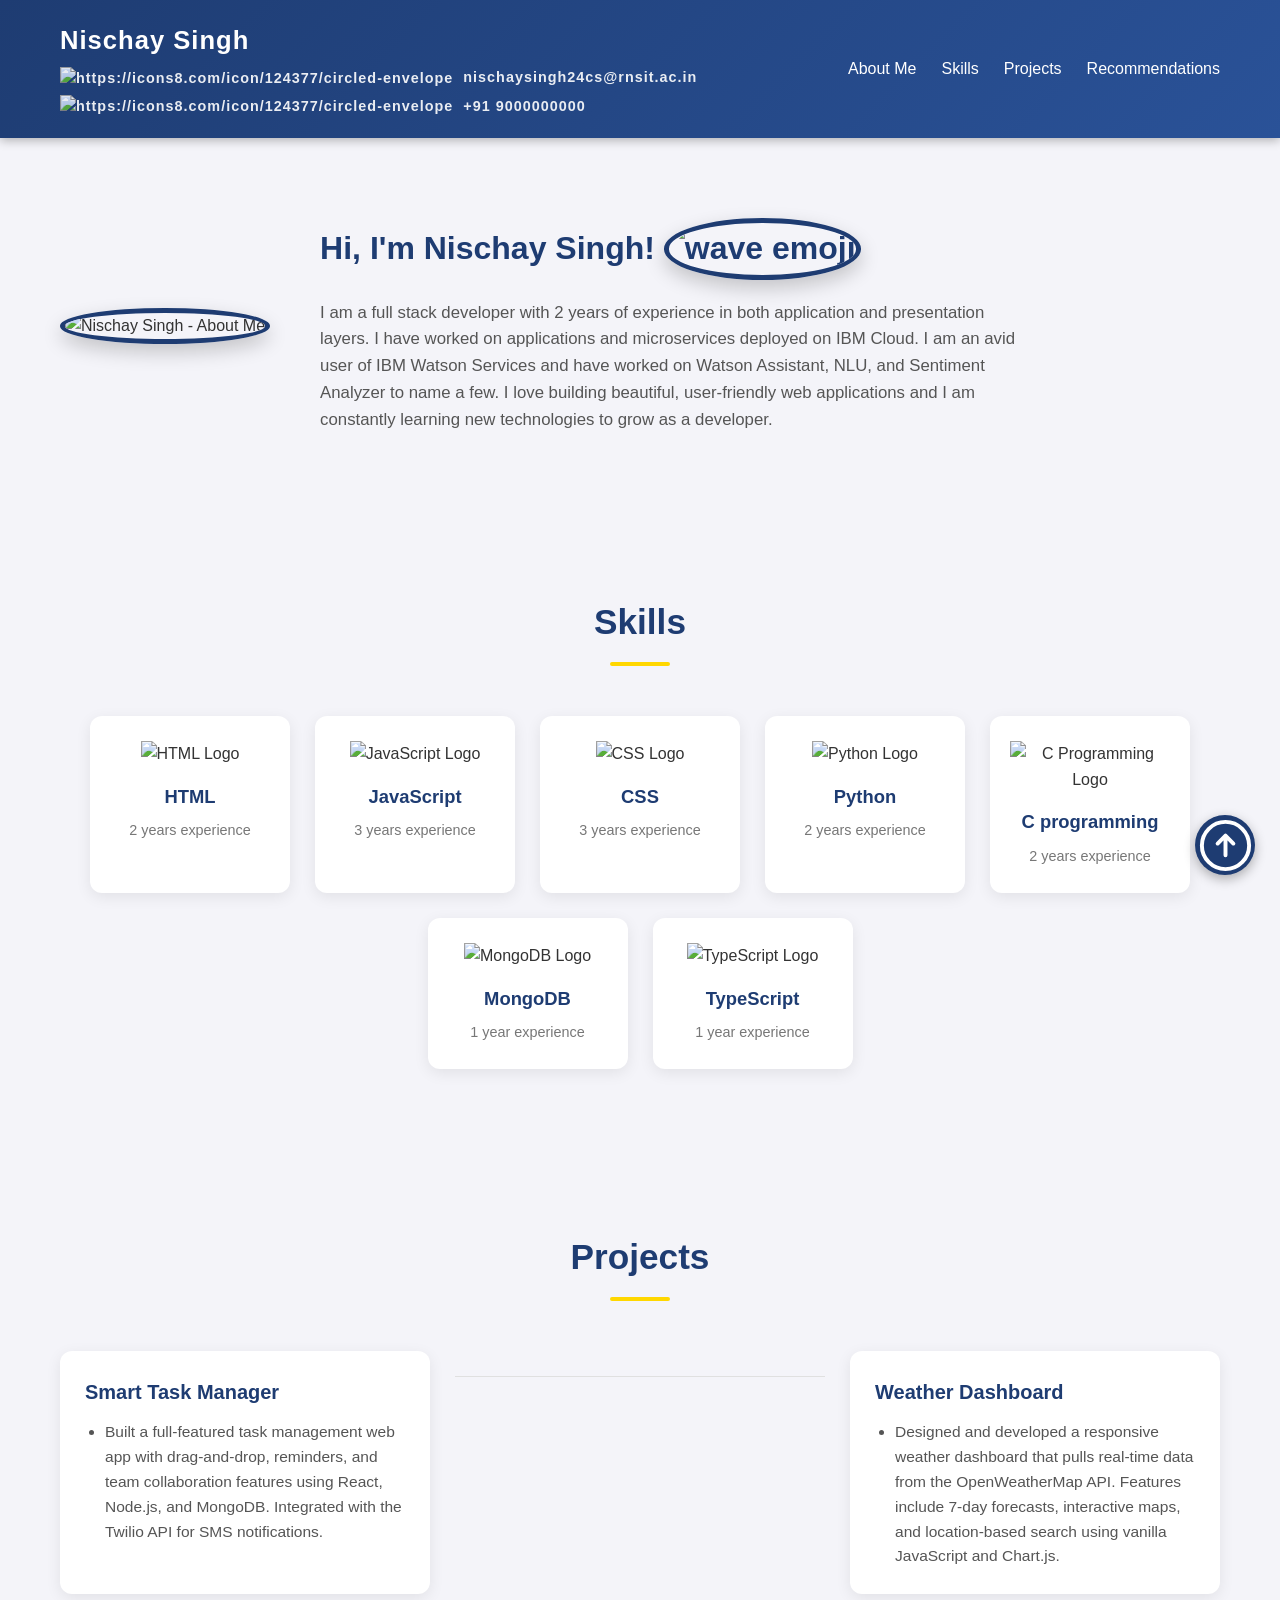
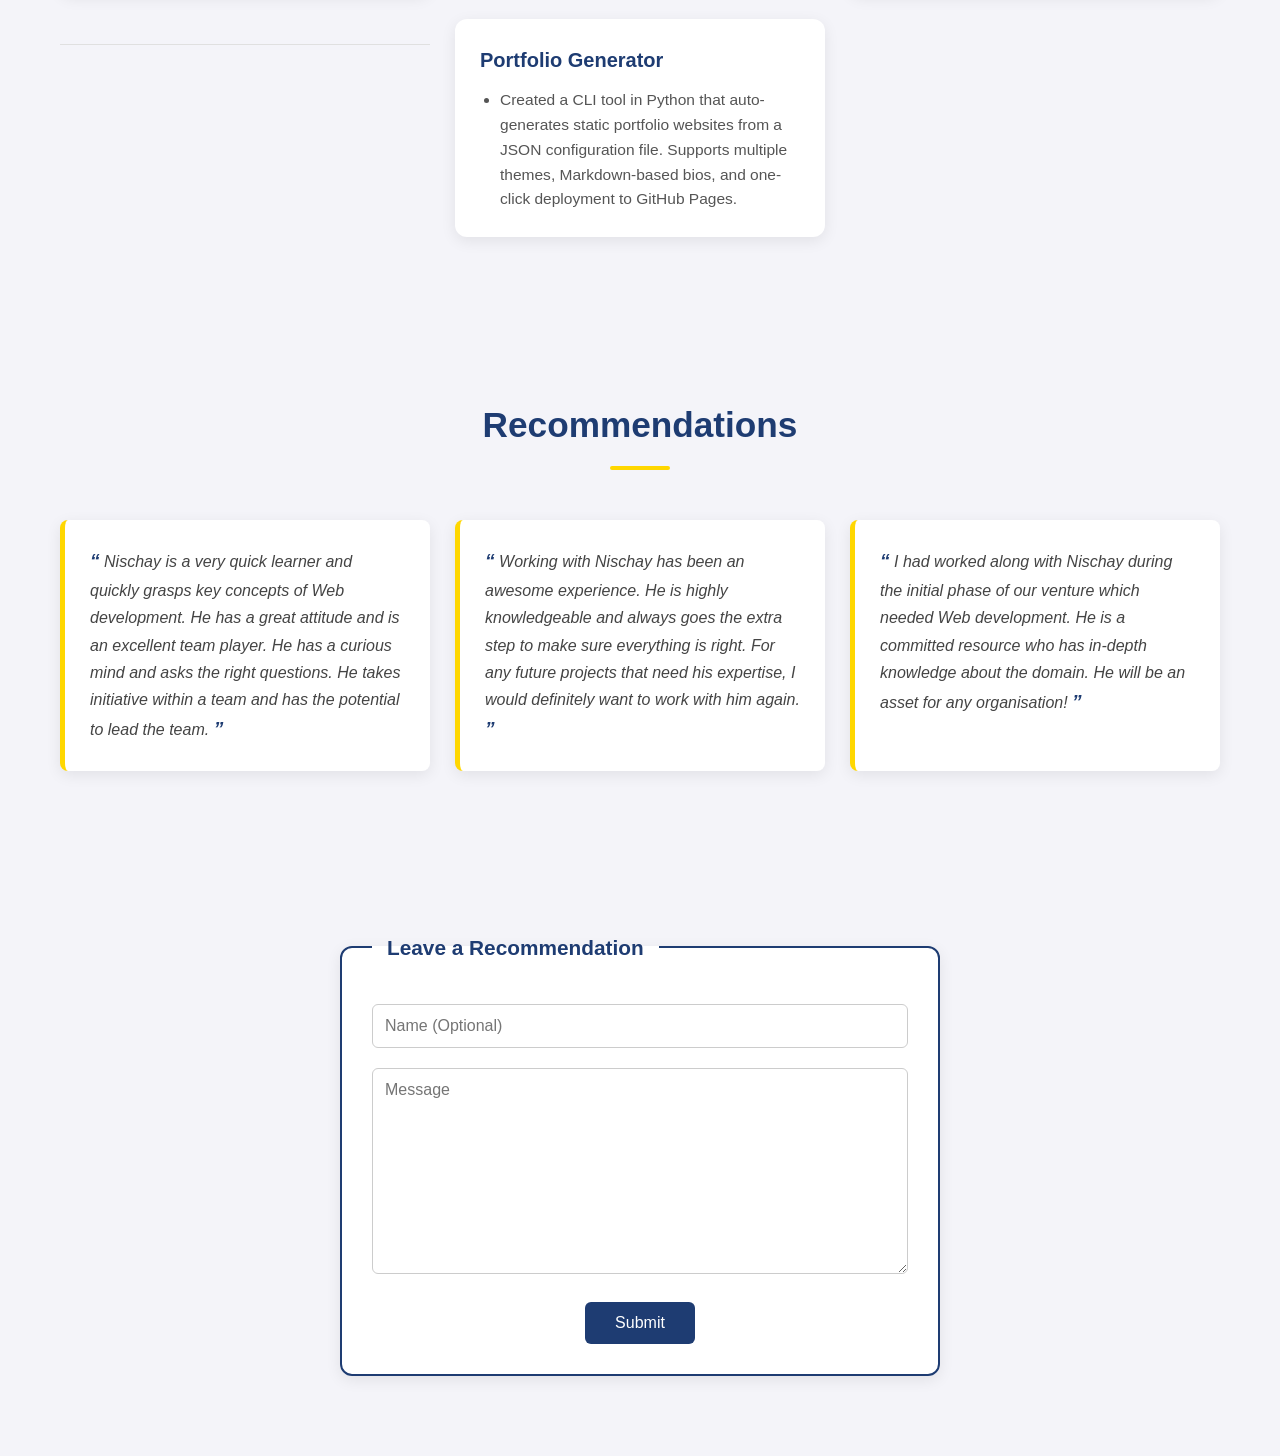
==== commit dad2b6e9: "Update index.html" ====
--- a/index.html
+++ b/index.html
@@ -1,9 +1,7 @@
 <!DOCTYPE html>
-<html lang="en">
+<html>
 <head>
-    <meta charset="UTF-8">
-    <meta name="viewport" content="width=device-width, initial-scale=1.0">
-    <title>My Portfolio - Nischay Singh</title>
+    <title>Nischay Singh - Portfolio</title>
     <link rel="stylesheet" href="https://cdnjs.cloudflare.com/ajax/libs/font-awesome/6.4.0/css/all.min.css">
     <style>
         * {
@@ -13,9 +11,7 @@
             font-family: 'Segoe UI', Tahoma, Geneva, Verdana, sans-serif;
         }
 
-        html {
-            scroll-behavior: smooth;
-        }
+        html { scroll-behavior: smooth; }
 
         body {
             background-color: #f4f4f9;
@@ -23,114 +19,90 @@
             line-height: 1.6;
         }
 
-        /* ---------- Profile / Home Section ---------- */
-        .profile {
-            min-height: 100vh;
+        /* ---------- Navigation Bar ---------- */
+        nav {
             background: linear-gradient(135deg, #1e3c72 0%, #2a5298 100%);
             color: #fff;
+            padding: 20px 0;
+            position: sticky;
+            top: 0;
+            z-index: 1000;
+            box-shadow: 0 2px 10px rgba(0, 0, 0, 0.3);
+        }
+
+        #home {
+            max-width: 1200px;
+            margin: 0 auto;
+            padding: 0 20px;
             display: flex;
-            flex-direction: column;
             align-items: center;
-            justify-content: center;
-            text-align: center;
-            padding: 40px 20px;
-            position: relative;
+            justify-content: space-between;
+            flex-wrap: wrap;
         }
 
         .profile_name {
-            font-size: 3rem;
+            font-size: 1.6rem;
             font-weight: 700;
-            margin-bottom: 20px;
-            letter-spacing: 2px;
-        }
-
-        .profile img {
-            width: 200px;
-            height: 200px;
-            border-radius: 50%;
-            border: 5px solid #fff;
-            object-fit: cover;
-            margin-bottom: 25px;
-            box-shadow: 0 8px 20px rgba(0, 0, 0, 0.3);
-        }
-
-        .profile p {
-            max-width: 700px;
-            font-size: 1.1rem;
-            margin: 0 auto 30px;
-        }
-
-        .profile a {
-            color: #fff;
-            margin: 0 12px;
-            font-size: 1.4rem;
-            transition: transform 0.3s, color 0.3s;
-        }
-
-        .profile a:hover {
-            color: #ffd700;
-            transform: scale(1.2);
-        }
-
-        /* Home icon button */
-        .iconbutton {
-            position: fixed;
-            top: 20px;
-            left: 20px;
-            background: rgba(255, 255, 255, 0.15);
-            padding: 10px 14px;
-            border-radius: 50%;
-            z-index: 1000;
-            transition: background 0.3s, transform 0.3s;
-        }
-
-        .iconbutton:hover {
-            background: rgba(255, 255, 255, 0.3);
-            transform: scale(1.1);
-        }
-
-        .iconbutton i {
-            color: #fff;
-            font-size: 1.2rem;
-        }
-
-        /* ---------- Navigation Bar ---------- */
-        .topnav {
-            position: fixed;
-            top: 0;
-            left: 0;
-            width: 100%;
-            background: rgba(0, 0, 0, 0.85);
-            padding: 15px 0;
-            z-index: 999;
-            box-shadow: 0 2px 10px rgba(0, 0, 0, 0.3);
-        }
-
-        .topnav a {
+            letter-spacing: 1px;
+        }
+
+        .contact_info {
+            font-size: 0.9rem;
+            margin-top: 5px;
+            opacity: 0.9;
+        }
+
+        .contact_info img {
+            width: 18px;
+            vertical-align: middle;
+            margin-right: 5px;
+        }
+
+        .topdiv { display: flex; gap: 25px; flex-wrap: wrap; }
+
+        .topmenu {
             color: #fff;
             text-decoration: none;
-            margin: 0 20px;
-            font-size: 1rem;
             font-weight: 500;
             transition: color 0.3s;
         }
 
-        .topnav a:hover {
-            color: #ffd700;
-        }
-
-        .topnav a.active {
-            color: #ffd700;
-            border-bottom: 2px solid #ffd700;
-            padding-bottom: 3px;
-        }
-
-        /* ---------- Generic Section ---------- */
-        section {
-            padding: 100px 20px 60px;
+        .topmenu:hover { color: #ffd700; }
+
+        /* ---------- About Me ---------- */
+        .container {
             max-width: 1200px;
             margin: 0 auto;
-        }
+            padding: 80px 20px;
+            display: flex;
+            align-items: center;
+            gap: 50px;
+            flex-wrap: wrap;
+        }
+
+        .container img {
+            width: 280px;
+            height: 280px;
+            border-radius: 50%;
+            object-fit: cover;
+            border: 5px solid #1e3c72;
+            box-shadow: 0 8px 20px rgba(0, 0, 0, 0.2);
+        }
+
+        .container h1 {
+            color: #1e3c72;
+            margin-bottom: 20px;
+            font-size: 2rem;
+        }
+
+        .container p {
+            color: #555;
+            font-size: 1.05rem;
+            max-width: 700px;
+        }
+
+        /* ---------- Section Headings ---------- */
+        section { padding: 80px 20px; max-width: 1200px; margin: 0 auto; }
 
         h2 {
             text-align: center;
@@ -150,39 +122,6 @@
             border-radius: 2px;
         }
 
-        /* ---------- About Me ---------- */
-        #about .about-container {
-            display: flex;
-            align-items: center;
-            gap: 40px;
-            flex-wrap: wrap;
-            justify-content: center;
-        }
-
-        #about .about-container img {
-            width: 250px;
-            height: 250px;
-            border-radius: 50%;
-            object-fit: cover;
-            border: 5px solid #1e3c72;
-            box-shadow: 0 6px 18px rgba(0, 0, 0, 0.2);
-        }
-
-        #about .about-text {
-            max-width: 600px;
-        }
-
-        #about .about-text h3 {
-            font-size: 1.6rem;
-            margin-bottom: 15px;
-            color: #1e3c72;
-        }
-
-        #about .about-text p {
-            font-size: 1.05rem;
-            color: #555;
-        }
-
         /* ---------- Skills ---------- */
         .all_skills {
             display: flex;
@@ -219,10 +158,7 @@
             color: #1e3c72;
         }
 
-        .skill p {
-            font-size: 0.9rem;
-            color: #777;
-        }
+        .skill p { font-size: 0.9rem; color: #777; }
 
         /* ---------- Projects ---------- */
         .projects-container {
@@ -250,9 +186,14 @@
             font-size: 1.25rem;
         }
 
-        .project-card p {
-            color: #555;
-            font-size: 0.97rem;
+        .project-card ul { list-style: disc; padding-left: 20px; }
+
+        .project-card li { color: #555; font-size: 0.97rem; }
+
+        hr {
+            border: none;
+            border-top: 1px solid #e0e0e0;
+            margin: 25px 0;
         }
 
         /* ---------- Recommendations ---------- */
@@ -270,83 +211,86 @@
             font-style: italic;
             color: #444;
             box-shadow: 0 4px 15px rgba(0, 0, 0, 0.08);
-            position: relative;
-        }
-
-        .recommendation::before {
-            content: "\201C";
-            font-size: 4rem;
-            color: #ffd700;
-            position: absolute;
-            top: -10px;
-            left: 10px;
-            font-family: Georgia, serif;
-            line-height: 1;
-        }
-
-        .recommendation p {
-            position: relative;
-            z-index: 1;
-            padding-top: 20px;
-        }
-
-        .recommendation .author {
-            display: block;
-            margin-top: 15px;
-            font-style: normal;
-            font-weight: 600;
-            color: #1e3c72;
-            text-align: right;
-        }
+            line-height: 1.7;
+        }
+
+        .recommendation span { color: #1e3c72; font-weight: 700; font-size: 1.2rem; }
 
         /* ---------- Recommendation Form ---------- */
-        .recommendation-form {
+        .flex_center {
+            display: flex;
+            justify-content: center;
+            align-items: center;
+        }
+
+        fieldset {
+            border: 2px solid #1e3c72;
+            border-radius: 12px;
+            padding: 30px;
             background: #fff;
             max-width: 600px;
-            margin: 60px auto 0;
-            padding: 30px;
-            border-radius: 12px;
+            width: 100%;
             box-shadow: 0 4px 15px rgba(0, 0, 0, 0.08);
         }
 
-        .recommendation-form h3 {
-            text-align: center;
-            margin-bottom: 20px;
+        .introduction {
+            font-size: 1.3rem;
+            font-weight: 700;
             color: #1e3c72;
-        }
-
-        .recommendation-form input,
-        .recommendation-form textarea {
+            padding: 0 15px;
+        }
+
+        fieldset input, fieldset textarea {
             width: 100%;
             padding: 12px;
-            margin-bottom: 15px;
+            margin: 10px 0;
             border: 1px solid #ccc;
             border-radius: 6px;
             font-size: 1rem;
             font-family: inherit;
         }
 
-        .recommendation-form textarea {
-            resize: vertical;
-            min-height: 100px;
-        }
-
-        .recommendation-form button {
-            display: block;
-            width: 100%;
+        fieldset textarea { resize: vertical; min-height: 100px; }
+
+        #recommend_btn {
             background: #1e3c72;
             color: #fff;
             border: none;
-            padding: 12px;
+            padding: 12px 30px;
             font-size: 1rem;
             border-radius: 6px;
             cursor: pointer;
+            margin-top: 10px;
             transition: background 0.3s;
         }
 
-        .recommendation-form button:hover {
+        #recommend_btn:hover { background: #2a5298; }
+
+        /* ---------- Icon button (Home) ---------- */
+        .iconbutton {
+            position: fixed;
+            bottom: 25px;
+            right: 25px;
+            background: #1e3c72;
+            border-radius: 50%;
+            width: 60px;
+            height: 60px;
+            display: flex;
+            justify-content: center;
+            align-items: center;
+            box-shadow: 0 4px 12px rgba(0, 0, 0, 0.3);
+            z-index: 999;
+            transition: transform 0.3s, background 0.3s;
+        }
+
+        .iconbutton:hover {
+            transform: scale(1.1);
             background: #2a5298;
         }
+
+        .iconbutton a { display: flex; }
+
+        .iconbutton svg { display: block; }
 
         /* ---------- Popup ---------- */
         .popup {
@@ -363,207 +307,248 @@
             text-align: center;
         }
 
-        .popup.show {
-            display: block;
-        }
+        .popup.show { display: flex; flex-direction: column; align-items: center; }
+
+        .popup img { width: 60px; margin-bottom: 15px; }
+
+        .popup h3 { color: #1e3c72; margin-bottom: 15px; }
 
         .popup button {
-            margin-top: 15px;
             background: #1e3c72;
             color: #fff;
             border: none;
-            padding: 8px 20px;
+            padding: 8px 25px;
             border-radius: 6px;
             cursor: pointer;
-        }
-
-        /* ---------- Footer ---------- */
-        footer {
-            background: #1e3c72;
-            color: #fff;
-            text-align: center;
-            padding: 25px 20px;
+            font-size: 1rem;
         }
 
         @media (max-width: 768px) {
-            .profile_name {
-                font-size: 2rem;
-            }
-
-            .topnav a {
-                margin: 0 10px;
-                font-size: 0.9rem;
-            }
-
-            #about .about-container {
-                flex-direction: column;
-                text-align: center;
-            }
+            #home { flex-direction: column; gap: 15px; }
+            .topdiv { justify-content: center; }
+            .container { flex-direction: column; text-align: center; }
         }
     </style>
 </head>
 <body>
 
-    <!-- Home Icon Button (anchors to #home) -->
-    <a href="#home" class="iconbutton" aria-label="Home">
-        <i class="fas fa-home"></i>
-    </a>
-
     <!-- Navigation Bar -->
-    <div class="topnav">
-        <a class="active" href="#home">Home</a>
-        <a href="#about">About Me</a>
-        <a href="#skills">Skills</a>
-        <a href="#projects">Projects</a>
-        <a href="#recommendations">Recommendations</a>
+    <nav>
+      <div id="home">
+        <div class="profile_name">
+          Nischay Singh
+          <div class="contact_info">
+            <img src="https://static.vecteezy.com/system/resources/previews/012/909/513/non_2x/purple-mail-icon-free-png.png" alt="https://icons8.com/icon/124377/circled-envelope"/>
+            nischaysingh24cs@rnsit.ac.in
+          </div>
+          <div class="contact_info">
+            <img src="https://e7.pngegg.com/pngimages/544/567/png-clipart-telephone-call-computer-icons-email-st-oswald-s-hospice-email-miscellaneous-purple.png" alt="https://icons8.com/icon/124377/circled-envelope"/>
+            +91 9000000000
+          </div>
+        </div>
+        <div class="topdiv">
+          <a class="topmenu" href="#about-me">About Me</a>
+          <!-- Add the links for Skills, Projects and Recommendation here -->
+          <a class="topmenu" href="#skills">Skills</a>
+          <a class="topmenu" href="#projects">Projects</a>
+          <a class="topmenu" href="#recommendations">Recommendations</a>
+        </div>
+      </div>
+    </nav>
+
+    <!-- About Me -->
+    <section id="about-me" class="container">
+      <div>
+        <img src="https://api.dicebear.com/7.x/avataaars/svg?seed=NischaySingh" class="profile_image" alt="Nischay Singh - About Me"/>
+      </div>
+
+      <div>
+          <h1>
+            Hi, I'm Nischay Singh! <img src="https://encrypted-tbn0.gstatic.com/images?q=tbn:ANd9GcSyAIaj-AMZ-_pabfA72Eqr-A11hA2tNRliSg&usqp=CAU" width="60px" alt="wave emoji"/>
+          </h1>
+          <p>
+            I am a full stack developer with 2 years of experience in both application and presentation layers. I have worked on applications and microservices deployed on IBM Cloud. I am an avid user of IBM Watson Services and have worked on Watson Assistant, NLU, and Sentiment Analyzer to name a few. I love building beautiful, user-friendly web applications and I am constantly learning new technologies to grow as a developer.
+          </p>
+      </div>
+    </section>
+
+    <!-- Skills -->
+    <section id="skills">
+      <h2>Skills</h2>
+      <div style="clear:both;"></div>
+
+      <div class="all_skills">
+        <div class="skill">
+          <img src="https://www.shutterstock.com/image-vector/logo-vector-html-5-low-600w-1601607721.jpg" alt="HTML Logo"/>
+          <h6>HTML</h6>
+          <p>2 years experience</p>
+        </div>
+
+        <div class="skill">
+          <img src="https://upload.wikimedia.org/wikipedia/commons/9/99/Unofficial_JavaScript_logo_2.svg" alt="JavaScript Logo"/>
+          <h6>JavaScript</h6>
+          <p>3 years experience</p>
+        </div>
+
+        <!-- Add more skills here -->
+        <div class="skill">
+          <img src="https://www.shutterstock.com/image-vector/logo-vector-css-3-low-600w-1902943426.jpg" alt="CSS Logo"/>
+          <h6>CSS</h6>
+          <p>3 years experience</p>
+        </div>
+        <div class="skill">
+          <img src="https://img.icons8.com/color/512/python.png" alt="Python Logo"/>
+          <h6>Python</h6>
+          <p>2 years experience</p>
+        </div>
+        <div class="skill">
+          <img src="https://img.icons8.com/fluency/512/c-programming.png" alt="C Programming Logo"/>
+          <h6>C programming</h6>
+          <p>2 years experience</p>
+        </div>
+        <div class="skill">
+          <img src="https://upload.wikimedia.org/wikipedia/commons/9/93/MongoDB_Logo.svg" alt="MongoDB Logo"/>
+          <h6>MongoDB</h6>
+          <p>1 year experience</p>
+        </div>
+        <div class="skill">
+          <img src="https://upload.wikimedia.org/commons/4/4c/Typescript_logo_2020.svg" alt="TypeScript Logo"/>
+          <h6>TypeScript</h6>
+          <p>1 year experience</p>
+        </div>
+
+      </div>
+    </section>
+
+    <!-- Projects -->
+    <section class="projects" id="projects">
+      <h2>
+        Projects
+      </h2>
+      <div style="clear:both;"></div>
+
+        <div id="projects-container" class="projects-container">
+          <div class="project-card">
+            <h3>Smart Task Manager</h3>
+            <ul>
+              <li>Built a full-featured task management web app with drag-and-drop, reminders, and team collaboration features using React, Node.js, and MongoDB. Integrated with the Twilio API for SMS notifications.</li>
+            </ul>
+          </div>
+          <hr>
+          <div class="project-card">
+            <h3>Weather Dashboard</h3>
+            <ul>
+              <li>Designed and developed a responsive weather dashboard that pulls real-time data from the OpenWeatherMap API. Features include 7-day forecasts, interactive maps, and location-based search using vanilla JavaScript and Chart.js.</li>
+            </ul>
+          </div>
+          <hr>
+          <div class="project-card">
+            <h3>Portfolio Generator</h3>
+            <ul>
+              <li>Created a CLI tool in Python that auto-generates static portfolio websites from a JSON configuration file. Supports multiple themes, Markdown-based bios, and one-click deployment to GitHub Pages.</li>
+            </ul>
+          </div>
+        </div>
+    </section>
+    <div style="clear:both;"></div>
+
+    <!-- Recommendations -->
+    <section id="recommendations">
+      <h2>Recommendations</h2>
+      <div style="clear:both;"></div>
+      <div class="all_recommendations" id="all_recommendations">
+        <div class="recommendation">
+          <span>&#8220;</span>
+          Nischay is a very quick learner and quickly grasps key concepts of Web development.
+          He has a great attitude and is an excellent team player.
+          He has a curious mind and asks the right questions.
+          He takes initiative within a team and has the potential to lead the team.
+          <span>&#8221;</span>
+        </div>
+        <div class="recommendation">
+          <span>&#8220;</span>
+          Working with Nischay has been an awesome experience.
+          He is highly knowledgeable and always goes the extra step to make sure everything is right.
+          For any future projects that need his expertise, I would definitely want to work with him again.
+          <span>&#8221;</span>
+        </div>
+        <div class="recommendation">
+          <span>&#8220;</span>
+          I had worked along with Nischay during the initial phase of our venture which needed Web development.
+          He is a committed resource who has in-depth knowledge about the domain.
+          He will be an asset for any organisation!
+          <span>&#8221;</span>
+        </div>
+      </div>
+    </section>
+
+    <!-- Recommendation Form -->
+    <section id="contact">
+      <div class="flex_center">
+        <fieldset>
+          <legend class="introduction">Leave a Recommendation</legend>
+          <input type="text" placeholder="Name (Optional)"> <br/>
+          <textarea id="new_recommendation" cols="500" rows="10" placeholder="Message"></textarea>
+          <div class="flex_center">
+            <button id="recommend_btn" onclick="addRecommendation()">Submit</button>
+          </div>
+        </fieldset>
+      </div>
+    </section>
+
+    <div class="iconbutton">
+      <a href="#home">
+        <!--Add the code here for the logo to appear and the icon to be actionable-->
+        <svg xmlns="http://www.w3.org/2000/svg" fill="none" viewBox="0 0 24 24" stroke-width="1.5" stroke="white" width="63px">
+            <path stroke-linecap="round" stroke-linejoin="round" d="M15 11.25l-3-3m0 0l-3 3m3-3v7.5M21 12a9 9 0 11-18 0 9 9 0 0118 0z" />
+          </svg>
+      </a>
     </div>
 
-    <!-- Home / Profile Section -->
-    <section id="home" class="profile">
-        <div class="profile_name">Nischay Singh</div>
-        <img src="https://api.dicebear.com/7.x/avataaars/svg?seed=NischaySingh" alt="Nischay Singh - Profile Picture">
-        <p>Hi, I'm Nischay Singh! I am a full stack developer with 2 years of experience in both application and presentation layers. I have worked on applications and microservices deployed on IBM Cloud. I am an avid user of IBM Watson Services.</p>
-        <div>
-            <a href="mailto:nischaysingh24cs@rnsit.ac.in" aria-label="Email"><i class="fas fa-envelope"></i></a>
-            <a href="#" aria-label="GitHub"><i class="fab fa-github"></i></a>
-            <a href="#" aria-label="LinkedIn"><i class="fab fa-linkedin"></i></a>
-        </div>
-    </section>
-
-    <!-- About Me Section -->
-    <section id="about">
-        <h2>About Me</h2>
-        <div class="about-container">
-            <img src="https://api.dicebear.com/7.x/avataaars/svg?seed=NischaySinghAbout" alt="Nischay Singh - About Me">
-            <div class="about-text">
-                <h3>Nischay Singh</h3>
-                <p>Hi, I'm Nischay Singh! I am a full stack developer with 2 years of experience in both application and presentation layers. I have worked on applications and microservices deployed on IBM Cloud. I am an avid user of IBM Watson Services and have worked on Watson Assistant, NLU, and Sentiment Analyzer to name a few. I love building beautiful, user-friendly web applications and I'm constantly learning new technologies to grow as a developer.</p>
-            </div>
-        </div>
-    </section>
-
-    <!-- Skills Section -->
-    <section id="skills">
-        <h2>Skills</h2>
-        <div class="all_skills">
-            <div class="skill">
-                <img src="https://upload.wikimedia.org/wikipedia/commons/6/61/HTML5_logo_and_wordmark.svg" alt="HTML Logo">
-                <h6>HTML</h6>
-                <p>2 years experience</p>
-            </div>
-            <div class="skill">
-                <img src="https://upload.wikimedia.org/wikipedia/commons/9/99/Unofficial_JavaScript_logo_2.svg" alt="JavaScript Logo">
-                <h6>JavaScript</h6>
-                <p>3 years experience</p>
-            </div>
-            <div class="skill">
-                <img src="https://upload.wikimedia.org/wikipedia/commons/d/d5/CSS3_logo_and_wordmark.svg" alt="CSS Logo">
-                <h6>CSS</h6>
-                <p>3 years experience</p>
-            </div>
-            <div class="skill">
-                <img src="https://upload.wikimedia.org/commons/c/c3/Python-logo-notext.svg" alt="Python Logo">
-                <h6>Python</h6>
-                <p>2 years experience</p>
-            </div>
-            <div class="skill">
-                <img src="https://upload.wikimedia.org/wikipedia/commons/9/93/MongoDB_Logo.svg" alt="MongoDB Logo">
-                <h6>MongoDB</h6>
-                <p>1 year experience</p>
-            </div>
-            <div class="skill">
-                <img src="https://upload.wikimedia.org/commons/2/29/Postgresql_elephant.svg" alt="PostgreSQL Logo">
-                <h6>PostgreSQL</h6>
-                <p>1 year experience</p>
-            </div>
-            <div class="skill">
-                <img src="https://upload.wikimedia.org/commons/4/4c/Typescript_logo_2020.svg" alt="TypeScript Logo">
-                <h6>TypeScript</h6>
-                <p>1 year experience</p>
-            </div>
-        </div>
-    </section>
-
-    <!-- Projects Section -->
-    <section id="projects">
-        <h2>Projects</h2>
-        <div class="projects-container">
-            <div class="project-card">
-                <h3>Smart Task Manager</h3>
-                <p>Built a full-featured task management web app with drag-and-drop, reminders, and team collaboration features using React, Node.js, and MongoDB. Integrated with the Twilio API for SMS notifications.</p>
-            </div>
-            <div class="project-card">
-                <h3>Weather Dashboard</h3>
-                <p>Designed and developed a responsive weather dashboard that pulls real-time data from the OpenWeatherMap API. Features include 7-day forecasts, interactive maps, and location-based search using vanilla JavaScript and Chart.js.</p>
-            </div>
-            <div class="project-card">
-                <h3>Portfolio Generator</h3>
-                <p>Created a CLI tool in Python that auto-generates static portfolio websites from a JSON configuration file. Supports multiple themes, Markdown-based bios, and one-click deployment to GitHub Pages.</p>
-            </div>
-        </div>
-    </section>
-
-    <!-- Recommendations Section -->
-    <section id="recommendations">
-        <h2>Recommendations</h2>
-        <div class="all_recommendations">
-            <div class="recommendation">
-                <p>Nischay is a very quick learner and quickly grasps key concepts of Web development. He has a great attitude and is an excellent team player. He has a curious mind and asks the right questions. He takes initiative within a team and has the potential to lead the team.</p>
-                <span class="author">— Michael Scott, Regional Manager</span>
-            </div>
-            <div class="recommendation">
-                <p>Working with Nischay has been an awesome experience. He is highly knowledgeable and always goes the extra step to make sure everything is right. For any future projects that need his expertise, I would definitely want to work with him again.</p>
-                <span class="author">— Priya Sharma, Senior Developer</span>
-            </div>
-            <div class="recommendation">
-                <p>I had worked along with Nischay during the initial phase of our venture which needed Web development. He is a committed resource who has in-depth knowledge about the domain. He will be an asset for any organisation!</p>
-                <span class="author">— Rahul Verma, CTO at TechStart</span>
-            </div>
-        </div>
-
-        <!-- Recommendation Form -->
-        <div class="recommendation-form">
-            <h3>Leave a Recommendation</h3>
-            <input type="text" id="rec_name" placeholder="Name (Optional)">
-            <textarea id="rec_message" placeholder="Message"></textarea>
-            <button onclick="submitRecommendation()">Submit</button>
-        </div>
-    </section>
-
-    <!-- Confirmation Popup -->
-    <div class="popup" id="popup">
-        <p>Thanks for leaving a recommendation!</p>
-        <button onclick="document.getElementById('popup').classList.remove('show')">Ok</button>
+    <div class="popup" id="popup" class="flex_center">
+      <img src="https://cdn-icons-png.flaticon.com/512/5610/5610944.png" alt="checkmark"/>
+      <h3>Thanks for leaving a Recommendation!</h3>
+      <button onclick="showPopup(false)">Ok</button>
     </div>
 
-    <!-- Footer -->
-    <footer>
-        <p>&copy; 2026 Nischay Singh. All rights reserved.</p>
-    </footer>
-
     <script>
-        function submitRecommendation() {
-            const name = document.getElementById('rec_name').value.trim();
-            const message = document.getElementById('rec_message').value.trim();
+        function showPopup(show) {
+            const popup = document.getElementById('popup');
+            if (show) {
+                popup.classList.add('show');
+            } else {
+                popup.classList.remove('show');
+            }
+        }
+
+        function addRecommendation() {
+            const textarea = document.getElementById('new_recommendation');
+            const message = textarea.value.trim();
             if (!message) {
-                alert('Please enter a message.');
+                alert('Please enter a recommendation message.');
                 return;
             }
-            const recommendation = document.createElement('div');
-            recommendation.className = 'recommendation';
-            const text = document.createElement('p');
-            text.textContent = '"' + message + '"';
-            recommendation.appendChild(text);
-            if (name) {
-                const author = document.createElement('span');
-                author.className = 'author';
-                author.textContent = '— ' + name;
-                recommendation.appendChild(author);
-            }
-            document.querySelector('.all_recommendations').appendChild(recommendation);
-            document.getElementById('rec_name').value = '';
-            document.getElementById('rec_message').value = '';
-            document.getElementById('popup').classList.add('show');
+            const nameInput = document.querySelector('#contact fieldset input[type="text"]');
+            const name = nameInput.value.trim();
+
+            const newRec = document.createElement('div');
+            newRec.className = 'recommendation';
+
+            const openQuote = document.createElement('span');
+            openQuote.innerHTML = '&#8220;';
+            newRec.appendChild(openQuote);
+
+            newRec.appendChild(document.createTextNode(' ' + message + (name ? ' — ' + name : '') + ' '));
+
+            const closeQuote = document.createElement('span');
+            closeQuote.innerHTML = '&#8221;';
+            newRec.appendChild(closeQuote);
+
+            document.getElementById('all_recommendations').appendChild(newRec);
+
+            textarea.value = '';
+            nameInput.value = '';
+            showPopup(true);
         }
     </script>
 </body>
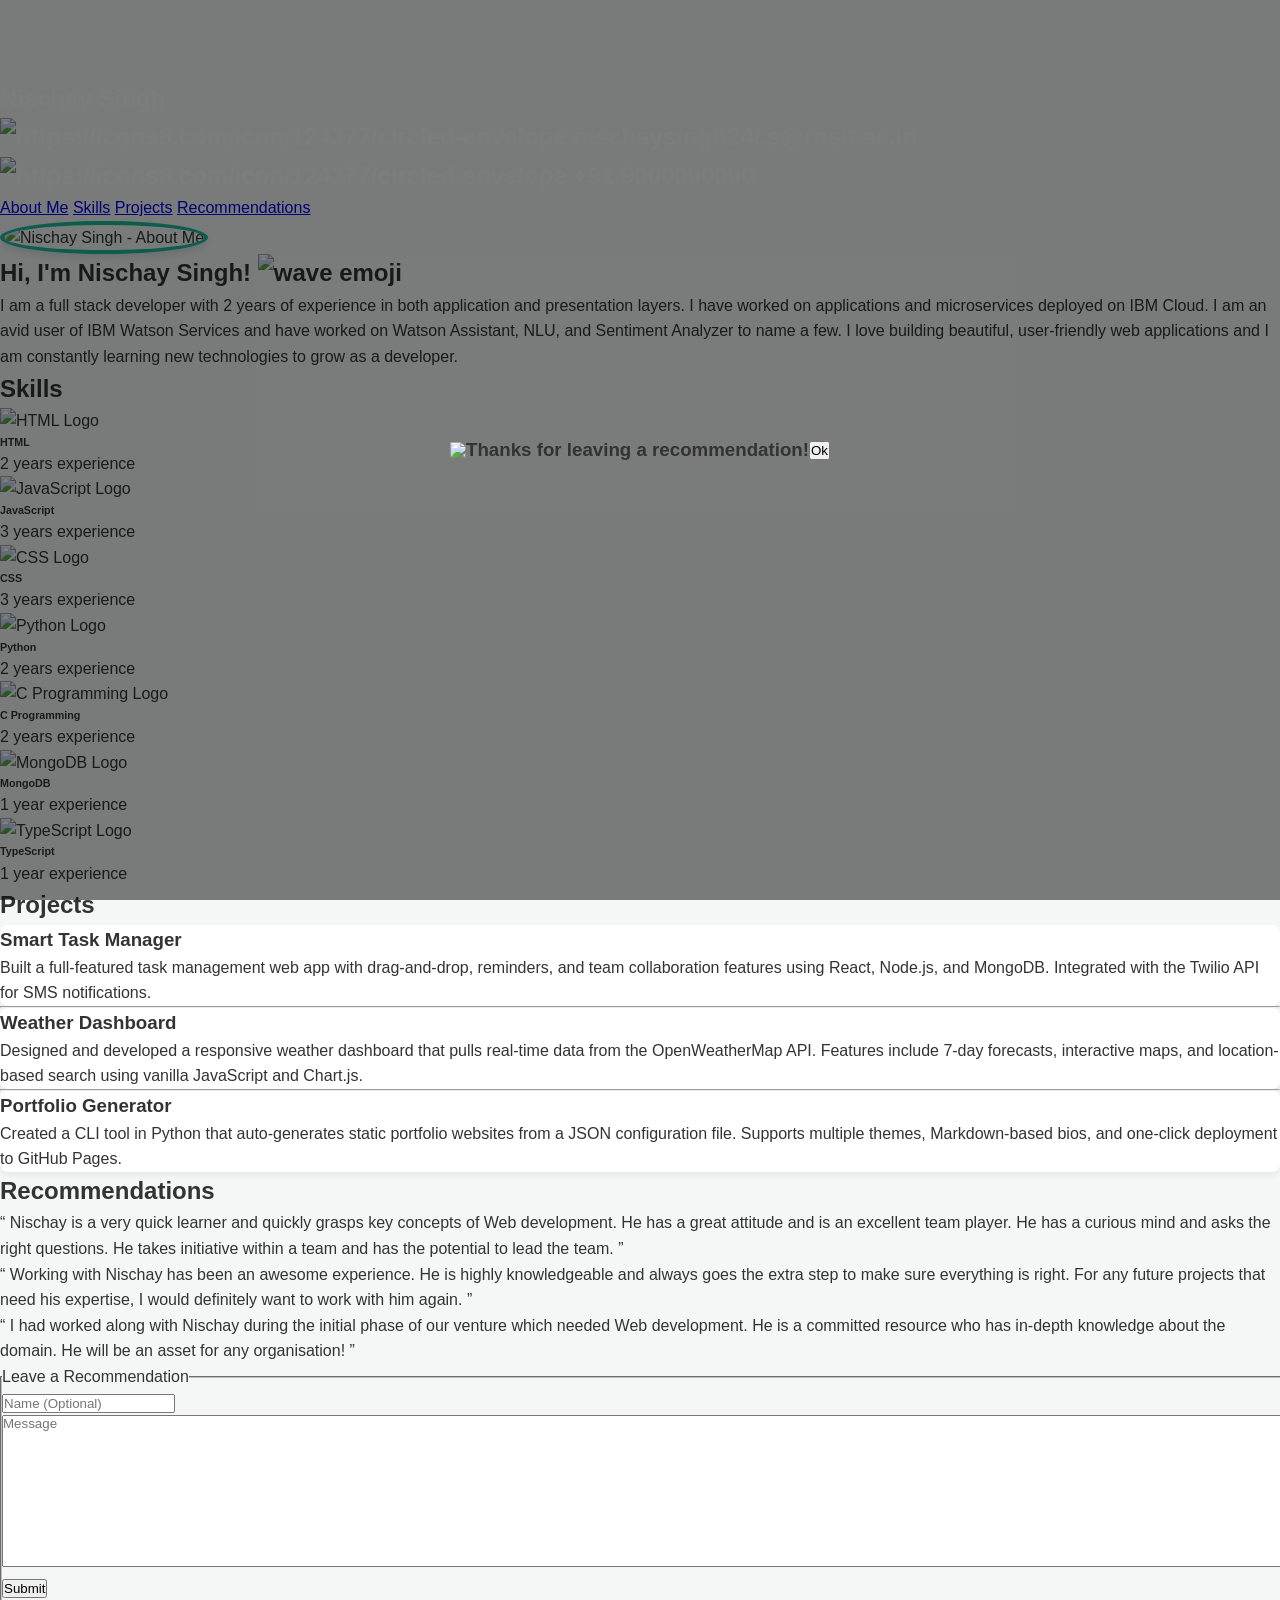
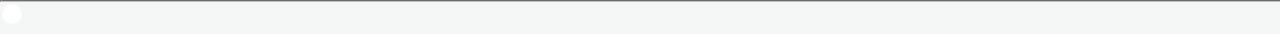
==== commit 65cbe8cb: "Update index.html" ====
--- a/index.html
+++ b/index.html
@@ -1,337 +1,11 @@
 <!DOCTYPE html>
 <html>
-<head>
+  <head>
     <title>Nischay Singh - Portfolio</title>
-    <link rel="stylesheet" href="https://cdnjs.cloudflare.com/ajax/libs/font-awesome/6.4.0/css/all.min.css">
-    <style>
-        * {
-            margin: 0;
-            padding: 0;
-            box-sizing: border-box;
-            font-family: 'Segoe UI', Tahoma, Geneva, Verdana, sans-serif;
-        }
-
-        html { scroll-behavior: smooth; }
-
-        body {
-            background-color: #f4f4f9;
-            color: #333;
-            line-height: 1.6;
-        }
-
-        /* ---------- Navigation Bar ---------- */
-        nav {
-            background: linear-gradient(135deg, #1e3c72 0%, #2a5298 100%);
-            color: #fff;
-            padding: 20px 0;
-            position: sticky;
-            top: 0;
-            z-index: 1000;
-            box-shadow: 0 2px 10px rgba(0, 0, 0, 0.3);
-        }
-
-        #home {
-            max-width: 1200px;
-            margin: 0 auto;
-            padding: 0 20px;
-            display: flex;
-            align-items: center;
-            justify-content: space-between;
-            flex-wrap: wrap;
-        }
-
-        .profile_name {
-            font-size: 1.6rem;
-            font-weight: 700;
-            letter-spacing: 1px;
-        }
-
-        .contact_info {
-            font-size: 0.9rem;
-            margin-top: 5px;
-            opacity: 0.9;
-        }
-
-        .contact_info img {
-            width: 18px;
-            vertical-align: middle;
-            margin-right: 5px;
-        }
-
-        .topdiv { display: flex; gap: 25px; flex-wrap: wrap; }
-
-        .topmenu {
-            color: #fff;
-            text-decoration: none;
-            font-weight: 500;
-            transition: color 0.3s;
-        }
-
-        .topmenu:hover { color: #ffd700; }
-
-        /* ---------- About Me ---------- */
-        .container {
-            max-width: 1200px;
-            margin: 0 auto;
-            padding: 80px 20px;
-            display: flex;
-            align-items: center;
-            gap: 50px;
-            flex-wrap: wrap;
-        }
-
-        .container img {
-            width: 280px;
-            height: 280px;
-            border-radius: 50%;
-            object-fit: cover;
-            border: 5px solid #1e3c72;
-            box-shadow: 0 8px 20px rgba(0, 0, 0, 0.2);
-        }
-
-        .container h1 {
-            color: #1e3c72;
-            margin-bottom: 20px;
-            font-size: 2rem;
-        }
-
-        .container p {
-            color: #555;
-            font-size: 1.05rem;
-            max-width: 700px;
-        }
-
-        /* ---------- Section Headings ---------- */
-        section { padding: 80px 20px; max-width: 1200px; margin: 0 auto; }
-
-        h2 {
-            text-align: center;
-            font-size: 2.2rem;
-            margin-bottom: 50px;
-            color: #1e3c72;
-            position: relative;
-        }
-
-        h2::after {
-            content: "";
-            display: block;
-            width: 60px;
-            height: 4px;
-            background: #ffd700;
-            margin: 12px auto 0;
-            border-radius: 2px;
-        }
-
-        /* ---------- Skills ---------- */
-        .all_skills {
-            display: flex;
-            flex-wrap: wrap;
-            justify-content: center;
-            gap: 25px;
-        }
-
-        .skill {
-            background: #fff;
-            border-radius: 12px;
-            padding: 25px 20px;
-            width: 200px;
-            text-align: center;
-            box-shadow: 0 4px 15px rgba(0, 0, 0, 0.08);
-            transition: transform 0.3s, box-shadow 0.3s;
-        }
-
-        .skill:hover {
-            transform: translateY(-8px);
-            box-shadow: 0 8px 25px rgba(0, 0, 0, 0.15);
-        }
-
-        .skill img {
-            width: 70px;
-            height: 70px;
-            object-fit: contain;
-            margin-bottom: 15px;
-        }
-
-        .skill h6 {
-            font-size: 1.15rem;
-            margin-bottom: 8px;
-            color: #1e3c72;
-        }
-
-        .skill p { font-size: 0.9rem; color: #777; }
-
-        /* ---------- Projects ---------- */
-        .projects-container {
-            display: grid;
-            grid-template-columns: repeat(auto-fit, minmax(280px, 1fr));
-            gap: 25px;
-        }
-
-        .project-card {
-            background: #fff;
-            border-radius: 12px;
-            padding: 25px;
-            box-shadow: 0 4px 15px rgba(0, 0, 0, 0.08);
-            transition: transform 0.3s, box-shadow 0.3s;
-        }
-
-        .project-card:hover {
-            transform: translateY(-6px);
-            box-shadow: 0 8px 25px rgba(0, 0, 0, 0.15);
-        }
-
-        .project-card h3 {
-            color: #1e3c72;
-            margin-bottom: 12px;
-            font-size: 1.25rem;
-        }
-
-        .project-card ul { list-style: disc; padding-left: 20px; }
-
-        .project-card li { color: #555; font-size: 0.97rem; }
-
-        hr {
-            border: none;
-            border-top: 1px solid #e0e0e0;
-            margin: 25px 0;
-        }
-
-        /* ---------- Recommendations ---------- */
-        .all_recommendations {
-            display: grid;
-            grid-template-columns: repeat(auto-fit, minmax(280px, 1fr));
-            gap: 25px;
-        }
-
-        .recommendation {
-            background: #fff;
-            border-left: 5px solid #ffd700;
-            padding: 25px;
-            border-radius: 8px;
-            font-style: italic;
-            color: #444;
-            box-shadow: 0 4px 15px rgba(0, 0, 0, 0.08);
-            line-height: 1.7;
-        }
-
-        .recommendation span { color: #1e3c72; font-weight: 700; font-size: 1.2rem; }
-
-        /* ---------- Recommendation Form ---------- */
-        .flex_center {
-            display: flex;
-            justify-content: center;
-            align-items: center;
-        }
-
-        fieldset {
-            border: 2px solid #1e3c72;
-            border-radius: 12px;
-            padding: 30px;
-            background: #fff;
-            max-width: 600px;
-            width: 100%;
-            box-shadow: 0 4px 15px rgba(0, 0, 0, 0.08);
-        }
-
-        .introduction {
-            font-size: 1.3rem;
-            font-weight: 700;
-            color: #1e3c72;
-            padding: 0 15px;
-        }
-
-        fieldset input, fieldset textarea {
-            width: 100%;
-            padding: 12px;
-            margin: 10px 0;
-            border: 1px solid #ccc;
-            border-radius: 6px;
-            font-size: 1rem;
-            font-family: inherit;
-        }
-
-        fieldset textarea { resize: vertical; min-height: 100px; }
-
-        #recommend_btn {
-            background: #1e3c72;
-            color: #fff;
-            border: none;
-            padding: 12px 30px;
-            font-size: 1rem;
-            border-radius: 6px;
-            cursor: pointer;
-            margin-top: 10px;
-            transition: background 0.3s;
-        }
-
-        #recommend_btn:hover { background: #2a5298; }
-
-        /* ---------- Icon button (Home) ---------- */
-        .iconbutton {
-            position: fixed;
-            bottom: 25px;
-            right: 25px;
-            background: #1e3c72;
-            border-radius: 50%;
-            width: 60px;
-            height: 60px;
-            display: flex;
-            justify-content: center;
-            align-items: center;
-            box-shadow: 0 4px 12px rgba(0, 0, 0, 0.3);
-            z-index: 999;
-            transition: transform 0.3s, background 0.3s;
-        }
-
-        .iconbutton:hover {
-            transform: scale(1.1);
-            background: #2a5298;
-        }
-
-        .iconbutton a { display: flex; }
-
-        .iconbutton svg { display: block; }
-
-        /* ---------- Popup ---------- */
-        .popup {
-            display: none;
-            position: fixed;
-            top: 50%;
-            left: 50%;
-            transform: translate(-50%, -50%);
-            background: #fff;
-            padding: 30px 50px;
-            border-radius: 12px;
-            box-shadow: 0 10px 30px rgba(0, 0, 0, 0.3);
-            z-index: 2000;
-            text-align: center;
-        }
-
-        .popup.show { display: flex; flex-direction: column; align-items: center; }
-
-        .popup img { width: 60px; margin-bottom: 15px; }
-
-        .popup h3 { color: #1e3c72; margin-bottom: 15px; }
-
-        .popup button {
-            background: #1e3c72;
-            color: #fff;
-            border: none;
-            padding: 8px 25px;
-            border-radius: 6px;
-            cursor: pointer;
-            font-size: 1rem;
-        }
-
-        @media (max-width: 768px) {
-            #home { flex-direction: column; gap: 15px; }
-            .topdiv { justify-content: center; }
-            .container { flex-direction: column; text-align: center; }
-        }
-    </style>
-</head>
-<body>
-
+    <link rel="stylesheet" href="./style.css"/>
+    <script src="./script.js"></script>
+  </head>
+  <body>
     <!-- Navigation Bar -->
     <nav>
       <div id="home">
@@ -339,12 +13,14 @@
           Nischay Singh
           <div class="contact_info">
             <img src="https://static.vecteezy.com/system/resources/previews/012/909/513/non_2x/purple-mail-icon-free-png.png" alt="https://icons8.com/icon/124377/circled-envelope"/>
-            nischaysingh24cs@rnsit.ac.in
-          </div>
-          <div class="contact_info">
-            <img src="https://e7.pngegg.com/pngimages/544/567/png-clipart-telephone-call-computer-icons-email-st-oswald-s-hospice-email-miscellaneous-purple.png" alt="https://icons8.com/icon/124377/circled-envelope"/>
-            +91 9000000000
-          </div>
+          nischaysingh24cs@rnsit.ac.in
+        </div>
+        <div style="clear:both;"></div>
+        <div class="contact_info">
+          <img src="https://e7.pngegg.com/pngimages/544/567/png-clipart-telephone-call-computer-icons-email-st-oswald-s-hospice-email-miscellaneous-purple.png" alt="https://icons8.com/icon/124377/circled-envelope"/>
+          +91 9000000000
+
+        </div>
         </div>
         <div class="topdiv">
           <a class="topmenu" href="#about-me">About Me</a>
@@ -364,7 +40,7 @@
 
       <div>
           <h1>
-            Hi, I'm Nischay Singh! <img src="https://encrypted-tbn0.gstatic.com/images?q=tbn:ANd9GcSyAIaj-AMZ-_pabfA72Eqr-A11hA2tNRliSg&usqp=CAU" width="60px" alt="wave emoji"/>
+            Hi, I'm Nischay Singh! <img src="https://em-content.zobj.net/source/microsoft-teams/337/waving-hand_1f44b.png" width="60px" alt="wave emoji"/>
           </h1>
           <p>
             I am a full stack developer with 2 years of experience in both application and presentation layers. I have worked on applications and microservices deployed on IBM Cloud. I am an avid user of IBM Watson Services and have worked on Watson Assistant, NLU, and Sentiment Analyzer to name a few. I love building beautiful, user-friendly web applications and I am constantly learning new technologies to grow as a developer.
@@ -392,29 +68,33 @@
 
         <!-- Add more skills here -->
         <div class="skill">
-          <img src="https://www.shutterstock.com/image-vector/logo-vector-css-3-low-600w-1902943426.jpg" alt="CSS Logo"/>
-          <h6>CSS</h6>
-          <p>3 years experience</p>
+            <img src="https://www.shutterstock.com/image-vector/logo-vector-css-3-low-600w-1902943426.jpg" alt="CSS Logo"/>
+            <h6>CSS</h6>
+            <p>3 years experience</p>
         </div>
+
         <div class="skill">
-          <img src="https://img.icons8.com/color/512/python.png" alt="Python Logo"/>
-          <h6>Python</h6>
-          <p>2 years experience</p>
+            <img src="https://img.icons8.com/color/512/python.png" alt="Python Logo"/>
+            <h6>Python</h6>
+            <p>2 years experience</p>
         </div>
+
         <div class="skill">
-          <img src="https://img.icons8.com/fluency/512/c-programming.png" alt="C Programming Logo"/>
-          <h6>C programming</h6>
-          <p>2 years experience</p>
+            <img src="https://img.icons8.com/fluency/512/c-programming.png" alt="C Programming Logo"/>
+            <h6>C Programming</h6>
+            <p>2 years experience</p>
         </div>
+
         <div class="skill">
-          <img src="https://upload.wikimedia.org/wikipedia/commons/9/93/MongoDB_Logo.svg" alt="MongoDB Logo"/>
-          <h6>MongoDB</h6>
-          <p>1 year experience</p>
+            <img src="https://upload.wikimedia.org/wikipedia/commons/9/93/MongoDB_Logo.svg" alt="MongoDB Logo"/>
+            <h6>MongoDB</h6>
+            <p>1 year experience</p>
         </div>
+
         <div class="skill">
-          <img src="https://upload.wikimedia.org/commons/4/4c/Typescript_logo_2020.svg" alt="TypeScript Logo"/>
-          <h6>TypeScript</h6>
-          <p>1 year experience</p>
+            <img src="https://upload.wikimedia.org/commons/4/4c/Typescript_logo_2020.svg" alt="TypeScript Logo"/>
+            <h6>TypeScript</h6>
+            <p>1 year experience</p>
         </div>
 
       </div>
@@ -448,7 +128,7 @@
               <li>Created a CLI tool in Python that auto-generates static portfolio websites from a JSON configuration file. Supports multiple themes, Markdown-based bios, and one-click deployment to GitHub Pages.</li>
             </ul>
           </div>
-        </div>
+    </div>
     </section>
     <div style="clear:both;"></div>
 
@@ -501,55 +181,14 @@
         <!--Add the code here for the logo to appear and the icon to be actionable-->
         <svg xmlns="http://www.w3.org/2000/svg" fill="none" viewBox="0 0 24 24" stroke-width="1.5" stroke="white" width="63px">
             <path stroke-linecap="round" stroke-linejoin="round" d="M15 11.25l-3-3m0 0l-3 3m3-3v7.5M21 12a9 9 0 11-18 0 9 9 0 0118 0z" />
-          </svg>
+        </svg>
       </a>
     </div>
 
     <div class="popup" id="popup" class="flex_center">
-      <img src="https://cdn-icons-png.flaticon.com/512/5610/5610944.png" alt="checkmark"/>
-      <h3>Thanks for leaving a Recommendation!</h3>
+      <img src="https://img.icons8.com/windows/2x/--checkmark-yes.png"/>
+      <h3>Thanks for leaving a recommendation!</h3>
       <button onclick="showPopup(false)">Ok</button>
     </div>
-
-    <script>
-        function showPopup(show) {
-            const popup = document.getElementById('popup');
-            if (show) {
-                popup.classList.add('show');
-            } else {
-                popup.classList.remove('show');
-            }
-        }
-
-        function addRecommendation() {
-            const textarea = document.getElementById('new_recommendation');
-            const message = textarea.value.trim();
-            if (!message) {
-                alert('Please enter a recommendation message.');
-                return;
-            }
-            const nameInput = document.querySelector('#contact fieldset input[type="text"]');
-            const name = nameInput.value.trim();
-
-            const newRec = document.createElement('div');
-            newRec.className = 'recommendation';
-
-            const openQuote = document.createElement('span');
-            openQuote.innerHTML = '&#8220;';
-            newRec.appendChild(openQuote);
-
-            newRec.appendChild(document.createTextNode(' ' + message + (name ? ' — ' + name : '') + ' '));
-
-            const closeQuote = document.createElement('span');
-            closeQuote.innerHTML = '&#8221;';
-            newRec.appendChild(closeQuote);
-
-            document.getElementById('all_recommendations').appendChild(newRec);
-
-            textarea.value = '';
-            nameInput.value = '';
-            showPopup(true);
-        }
-    </script>
-</body>
+  </body>
 </html>
--- a/style.css
+++ b/style.css
@@ -0,0 +1,364 @@
+/* General Reset & Typography */
+* {
+    box-sizing: border-box;
+    margin: 0;
+    padding: 0;
+    font-family: Arial, sans-serif;
+}
+
+body {
+    background-color: #f4f7f6;
+    color: #333;
+    line-height: 1.6;
+    padding-top: 80px; /* Offset fixed header */
+}
+
+/* Header & Name Styling */
+header.navigation_bar {
+    background-color: #2c3e50;
+    color: white;
+    position: fixed;
+    width: 100%;
+    top: 0;
+    left: 0;
+    z-index: 1000;
+    box-shadow: 0 2px 5px rgba(0,0,0,0.1);
+    transition: background-color 0.3s ease;
+}
+
+header.navigation_bar:hover {
+    background-color: #1a252f;
+}
+
+.nav-container {
+    display: flex;
+    justify-content: space-between;
+    align-items: center;
+    max-width: 1200px;
+    margin: 0 auto;
+    padding: 15px 20px;
+}
+
+/* Name (Logo) Styling with Profile Name Class - light color and appropriate font size */
+.profile_name {
+    font-size: 1.5rem; /* Explicit font size */
+    font-weight: bold;
+    color: #f8f9fa; /* Light color */
+    cursor: pointer;
+    transition: color 0.3s ease, transform 0.3s ease;
+}
+
+.profile_name:hover {
+    color: #1abc9c;
+    transform: scale(1.05);
+}
+
+/* Navigation Links & Hover Effects with .topmenu class */
+nav ul {
+    display: flex;
+    list-style: none;
+    align-items: center;
+}
+
+nav ul li {
+    margin-left: 20px;
+}
+
+nav ul li a {
+    color: white;
+    text-decoration: none;
+    font-weight: 500;
+    transition: color 0.3s ease;
+}
+
+/* Specific .topmenu:hover styles - font-weight bold and text-decoration underline */
+.topmenu {
+    transition: all 0.3s ease;
+}
+
+.topmenu:hover {
+    color: #1abc9c !important;
+    font-weight: bold !important;
+    text-decoration: underline !important;
+}
+
+/* Home Icon Hover Effect inside Class 'iconbutton' */
+.iconbutton {
+    display: flex;
+    align-items: center;
+}
+
+.iconbutton svg {
+    width: 24px;
+    height: 24px;
+    fill: white;
+    transition: fill 0.3s ease, transform 0.3s ease;
+}
+
+.iconbutton svg:hover {
+    fill: #1abc9c;
+    transform: rotate(-10deg) scale(1.1);
+}
+
+/* Section Layout & Titles */
+.section {
+    padding: 80px 20px 60px;
+    max-width: 1000px;
+    margin: 0 auto;
+}
+
+.section-title {
+    font-size: 2rem;
+    margin-bottom: 20px;
+    color: #2c3e50;
+    border-bottom: 3px solid #1abc9c;
+    display: inline-block;
+    padding-bottom: 5px;
+    transition: border-color 0.3s ease;
+}
+
+.section-title:hover {
+    border-color: #e74c3c;
+}
+
+/* About Me Content, Profile Image and Summaries */
+.about-container {
+    display: flex;
+    align-items: center;
+    gap: 30px;
+    background-color: white;
+    padding: 30px;
+    border-radius: 8px;
+    box-shadow: 0 4px 6px rgba(0,0,0,0.05);
+}
+
+.profile_image {
+    width: 150px;
+    height: 150px;
+    border-radius: 50%;
+    object-fit: cover;
+    border: 4px solid #1abc9c;
+    box-shadow: 0 4px 10px rgba(0,0,0,0.1);
+}
+
+.about-text h3 {
+    font-size: 1.8rem;
+    color: #2c3e50;
+    margin-bottom: 10px;
+}
+
+.summary {
+    font-size: 1.1rem;
+    color: #555;
+    line-height: 1.6;
+}
+
+/* Skills Cards with Logos */
+.skills-grid {
+    display: grid;
+    grid-template-columns: repeat(auto-fit, minmax(150px, 1fr));
+    gap: 20px;
+    margin-top: 20px;
+}
+
+.skill-card {
+    background-color: white;
+    padding: 20px;
+    border-radius: 8px;
+    text-align: center;
+    box-shadow: 0 4px 6px rgba(0,0,0,0.05);
+    border-top: 4px solid #1abc9c;
+    display: flex;
+    flex-direction: column;
+    align-items: center;
+    gap: 10px;
+    transition: transform 0.3s ease, box-shadow 0.3s ease, background-color 0.3s ease, color 0.3s ease;
+}
+
+.skill_logo {
+    width: 50px;
+    height: 50px;
+    object-fit: contain;
+}
+
+.skill_name {
+    font-weight: bold;
+    color: #34495e;
+    transition: color 0.3s ease;
+}
+
+.skill-card:hover {
+    transform: translateY(-8px);
+    box-shadow: 0 10px 15px rgba(0,0,0,0.1);
+    background-color: #1abc9c;
+}
+
+.skill-card:hover .skill_name {
+    color: white;
+}
+
+/* Projects Cards & Hover Effects */
+.projects-grid {
+    display: grid;
+    grid-template-columns: repeat(auto-fit, minmax(300px, 1fr));
+    gap: 30px;
+    margin-top: 20px;
+}
+
+.project-card {
+    background-color: white;
+    border-radius: 8px;
+    overflow: hidden;
+    box-shadow: 0 4px 6px rgba(0,0,0,0.05);
+    border-left: 0px solid #1abc9c;
+    transition: transform 0.3s ease, box-shadow 0.3s ease, border-left 0.3s ease;
+}
+
+.project-card:hover {
+    transform: translateY(-5px);
+    box-shadow: 0 8px 12px rgba(0,0,0,0.1);
+    border-left: 6px solid #1abc9c;
+}
+
+.project-info {
+    padding: 20px;
+}
+
+.project-info h3 {
+    margin-bottom: 10px;
+    color: #2c3e50;
+    transition: color 0.3s ease;
+}
+
+.project-card:hover .project-info h3 {
+    color: #1abc9c;
+}
+
+.project-info p {
+    color: #7f8c8d;
+    font-size: 0.95rem;
+}
+
+/* Recommendations Form & Cards Hover Effects */
+.rec-form {
+    background-color: white;
+    padding: 30px;
+    border-radius: 8px;
+    box-shadow: 0 4px 6px rgba(0,0,0,0.05);
+    margin-bottom: 30px;
+    transition: box-shadow 0.3s ease;
+}
+
+.rec-form:hover {
+    box-shadow: 0 8px 12px rgba(0,0,0,0.1);
+}
+
+.form-group {
+    margin-bottom: 15px;
+}
+
+.form-group label {
+    display: block;
+    margin-bottom: 5px;
+    font-weight: bold;
+    color: #2c3e50;
+}
+
+.form-group input, .form-group textarea {
+    width: 100%;
+    padding: 10px;
+    border: 1px solid #ccc;
+    border-radius: 4px;
+    transition: border-color 0.3s ease;
+}
+
+.form-group input:focus, .form-group textarea:focus {
+    outline: none;
+    border-color: #1abc9c;
+}
+
+/* Submit Button Hover Effect */
+.btn {
+    background-color: #1abc9c;
+    color: white;
+    padding: 10px 20px;
+    border: none;
+    border-radius: 4px;
+    cursor: pointer;
+    font-weight: bold;
+    transition: background-color 0.3s ease, transform 0.2s ease;
+}
+
+.btn:hover {
+    background-color: #16a085;
+    transform: translateY(-2px);
+}
+
+.btn:active {
+    transform: translateY(0);
+}
+
+/* Pop-up Box styling */
+#popup {
+    position: fixed;
+    top: 0;
+    left: 0;
+    width: 100%;
+    height: 100%;
+    background-color: rgba(0, 0, 0, 0.5);
+    display: flex;
+    justify-content: center;
+    align-items: center;
+    z-index: 2000;
+    transition: opacity 0.3s ease;
+}
+
+.popup-content {
+    background-color: white;
+    padding: 30px;
+    border-radius: 8px;
+    text-align: center;
+    box-shadow: 0 10px 25px rgba(0,0,0,0.2);
+    max-width: 400px;
+    width: 90%;
+}
+
+.popup-content p {
+    font-size: 1.2rem;
+    margin-bottom: 20px;
+    color: #2c3e50;
+    font-weight: bold;
+}
+
+/* Recommendations Cards Hover Effects inside class 'recommendation' */
+.recommendation-list {
+    margin-top: 20px;
+}
+
+.recommendation.rec-card {
+    background-color: #ecf0f1;
+    padding: 20px;
+    border-radius: 8px;
+    margin-bottom: 15px;
+    border-left: 5px solid #1abc9c;
+    box-shadow: 0 2px 4px rgba(0,0,0,0.02);
+    transition: transform 0.3s ease, box-shadow 0.3s ease, border-left-color 0.3s ease;
+}
+
+.recommendation.rec-card:hover {
+    transform: scale(1.02);
+    box-shadow: 0 6px 10px rgba(0,0,0,0.05);
+    border-left-color: #e74c3c;
+}
+
+.rec-text {
+    font-style: italic;
+    margin-bottom: 10px;
+    color: #555;
+}
+
+.rec-author {
+    font-weight: bold;
+    color: #2c3e50;
+    text-align: right;
+}
